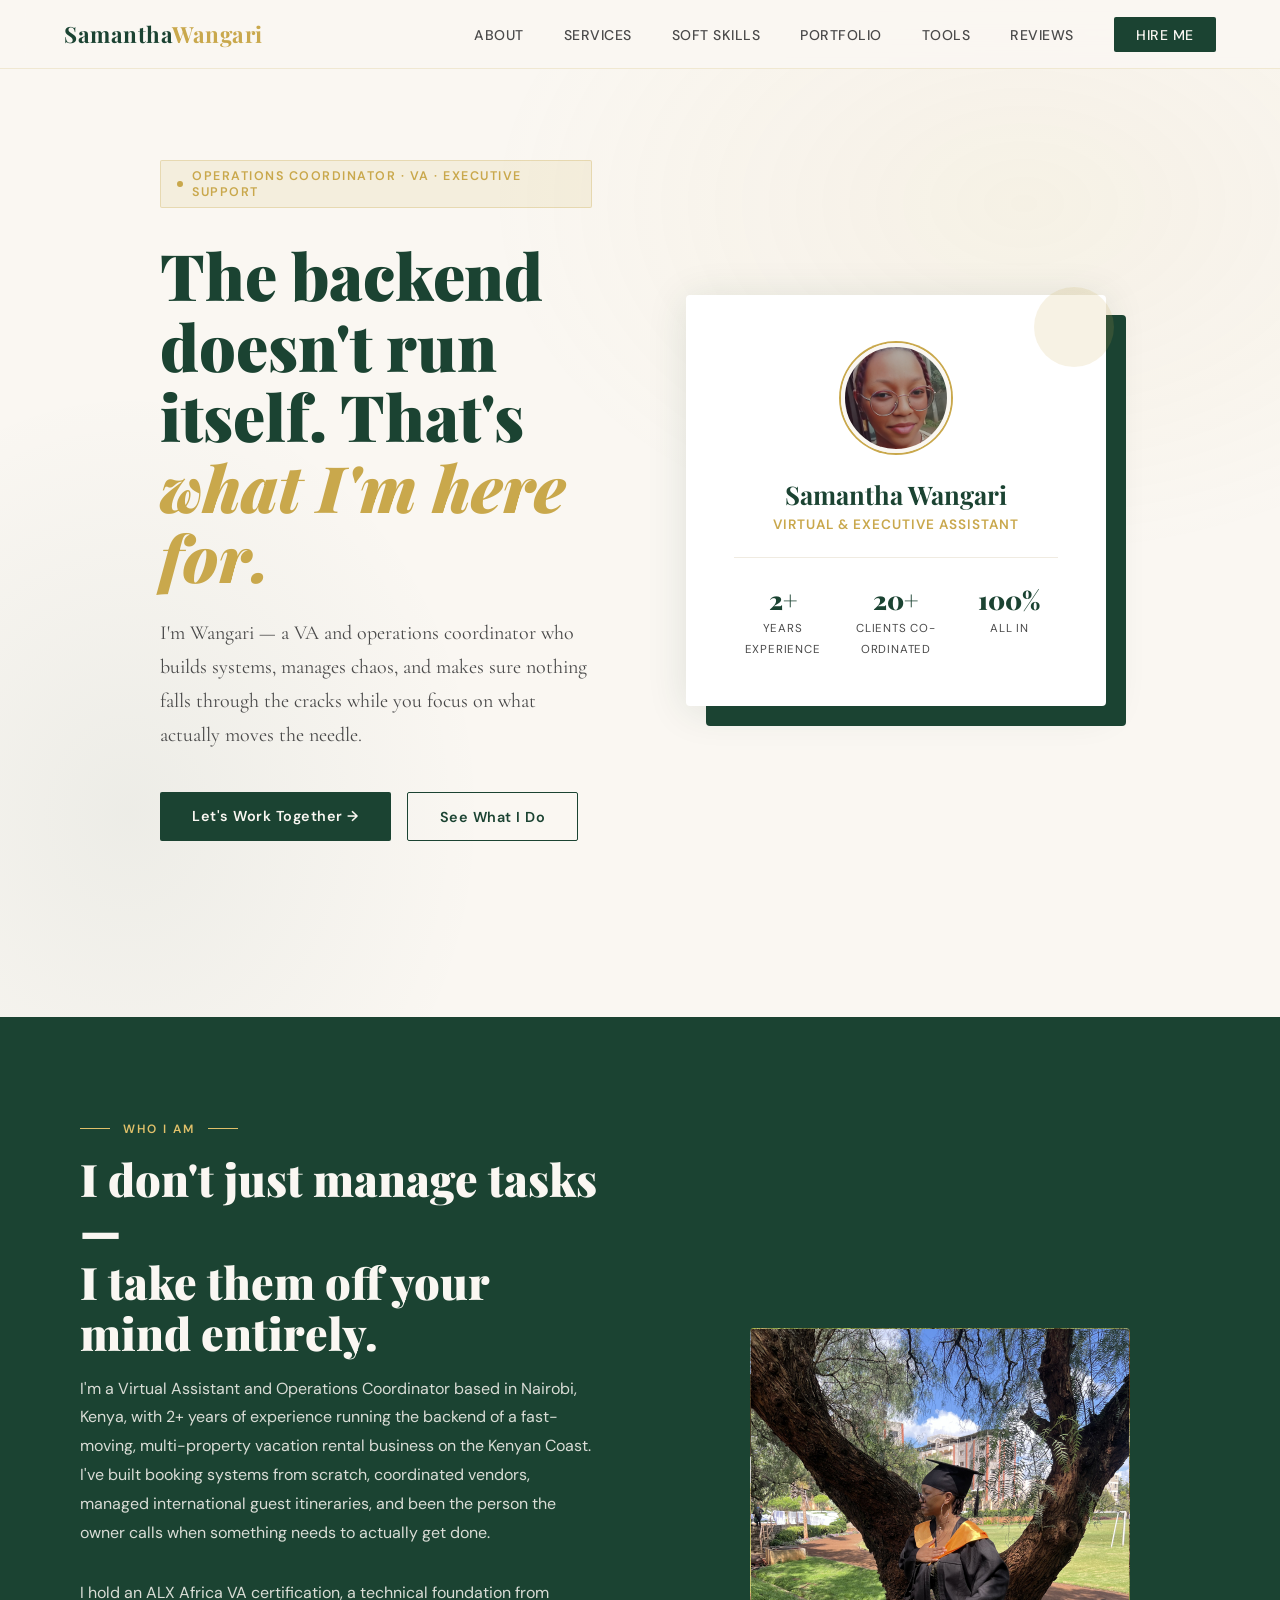
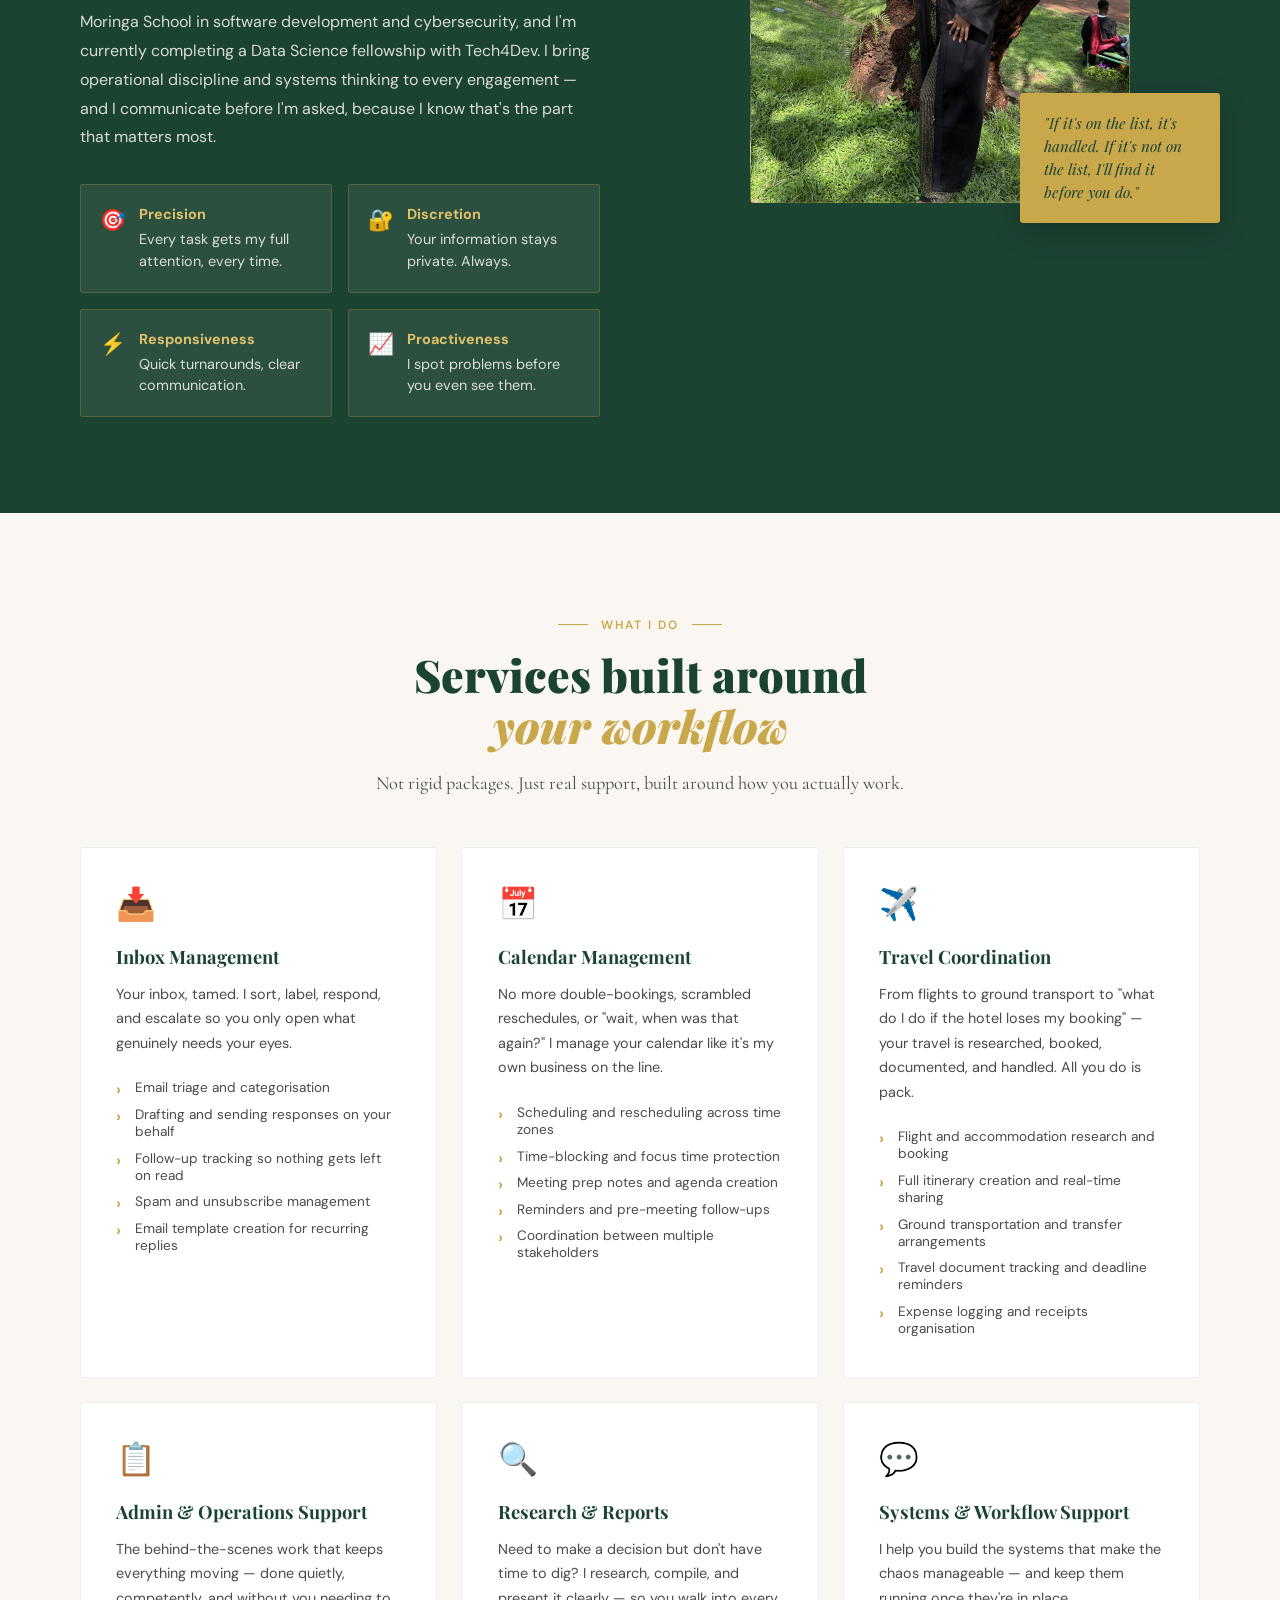
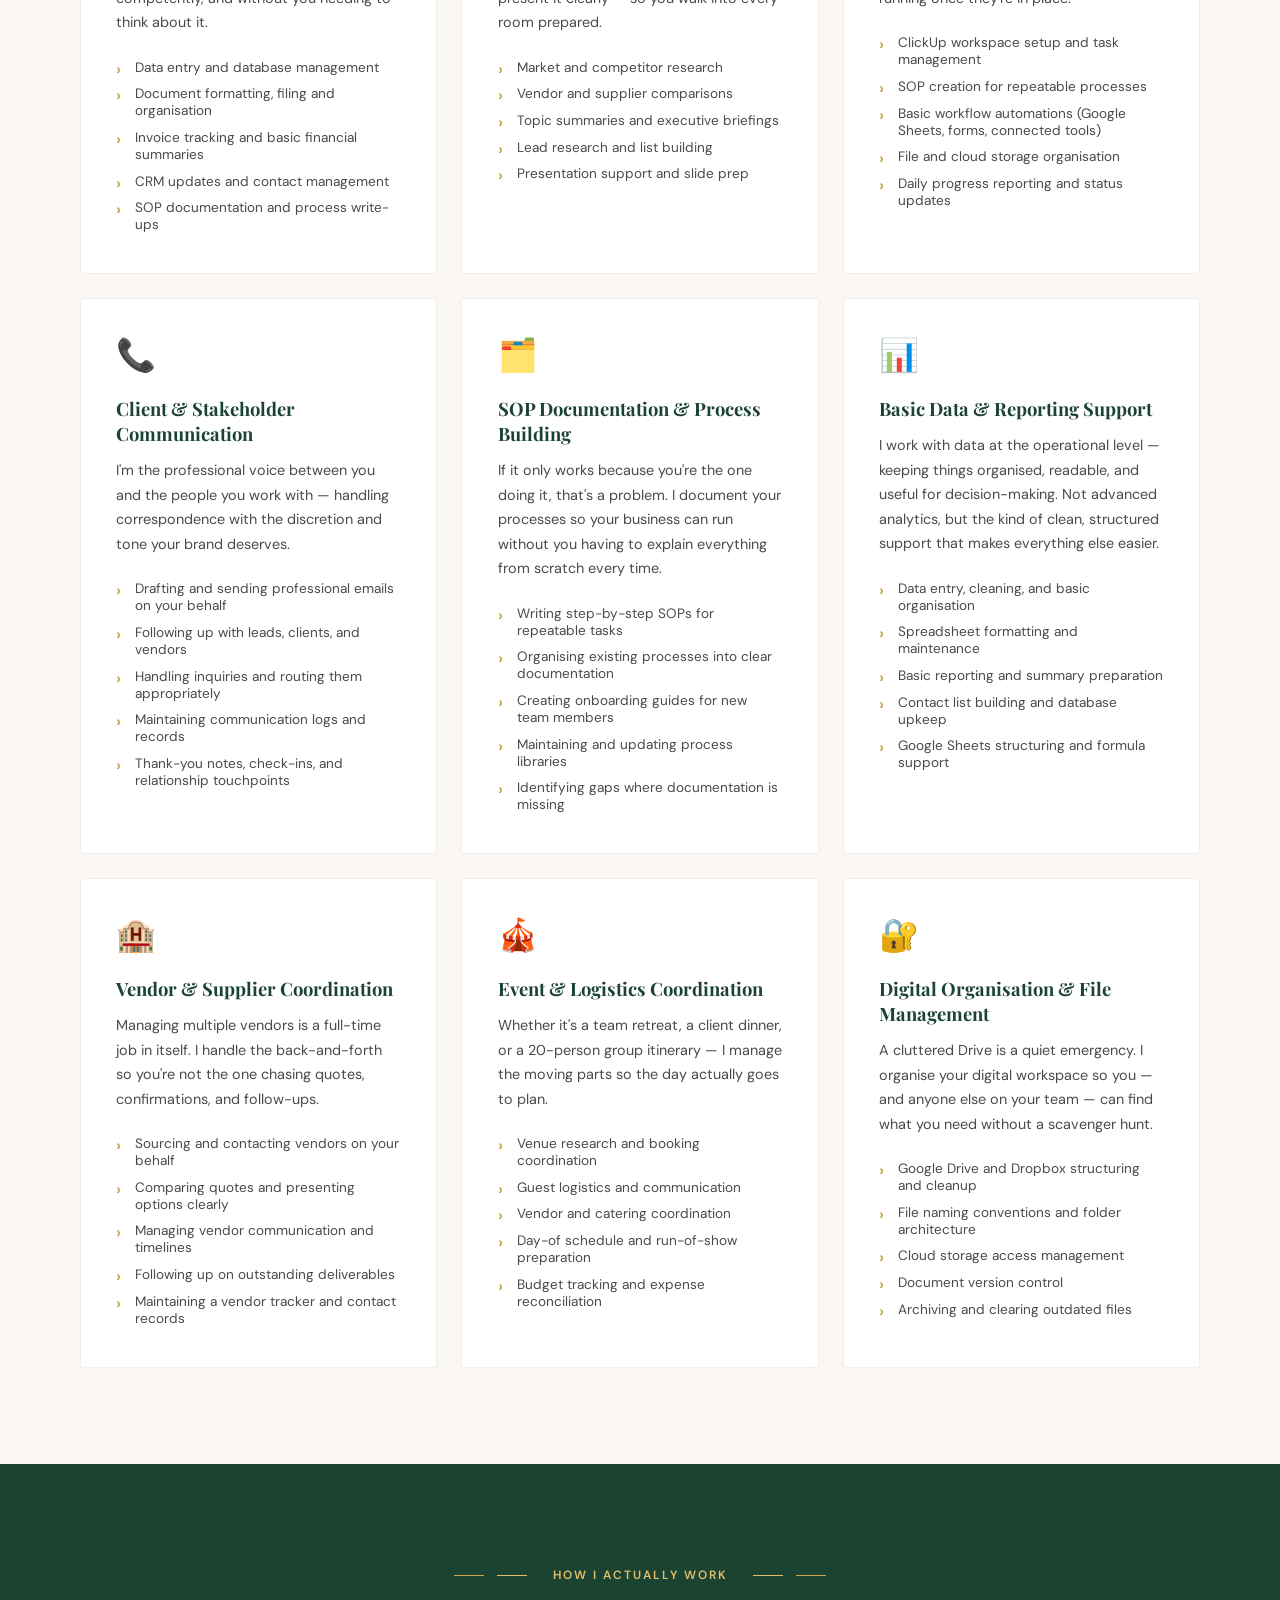
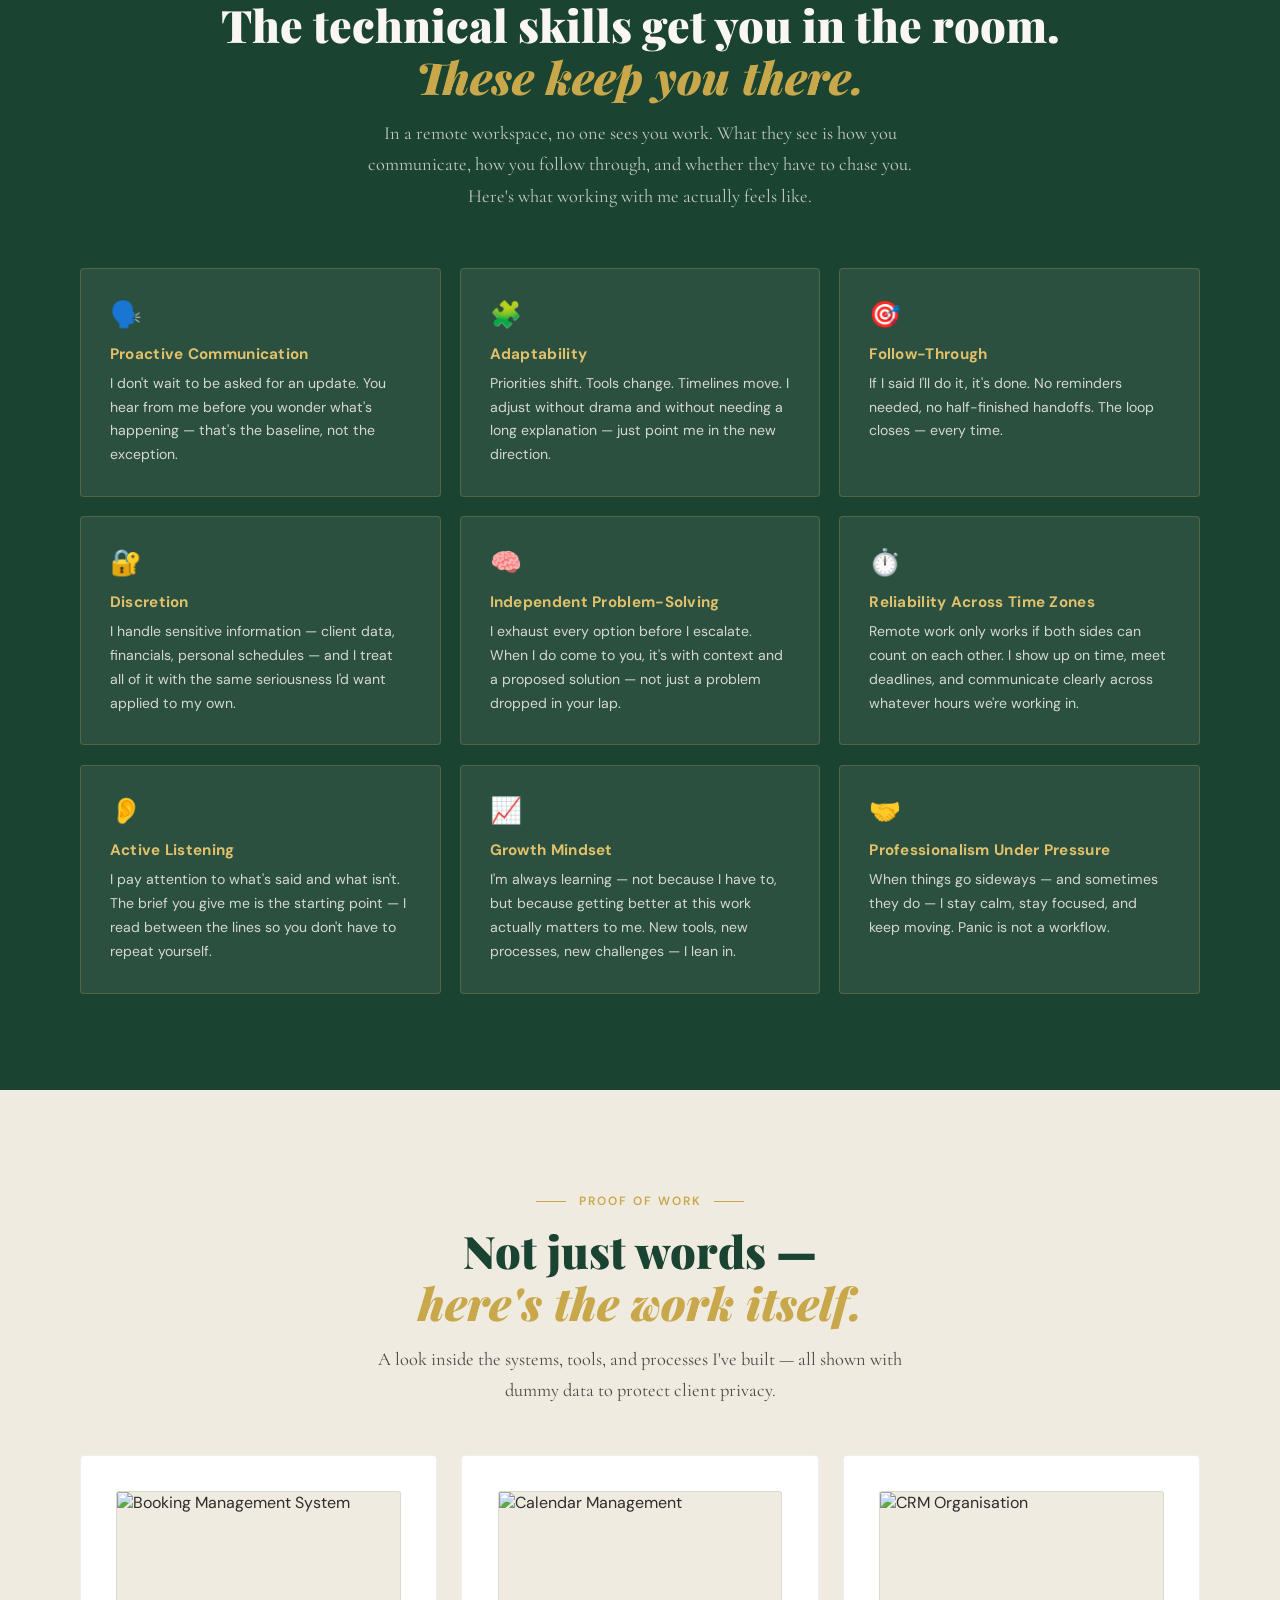
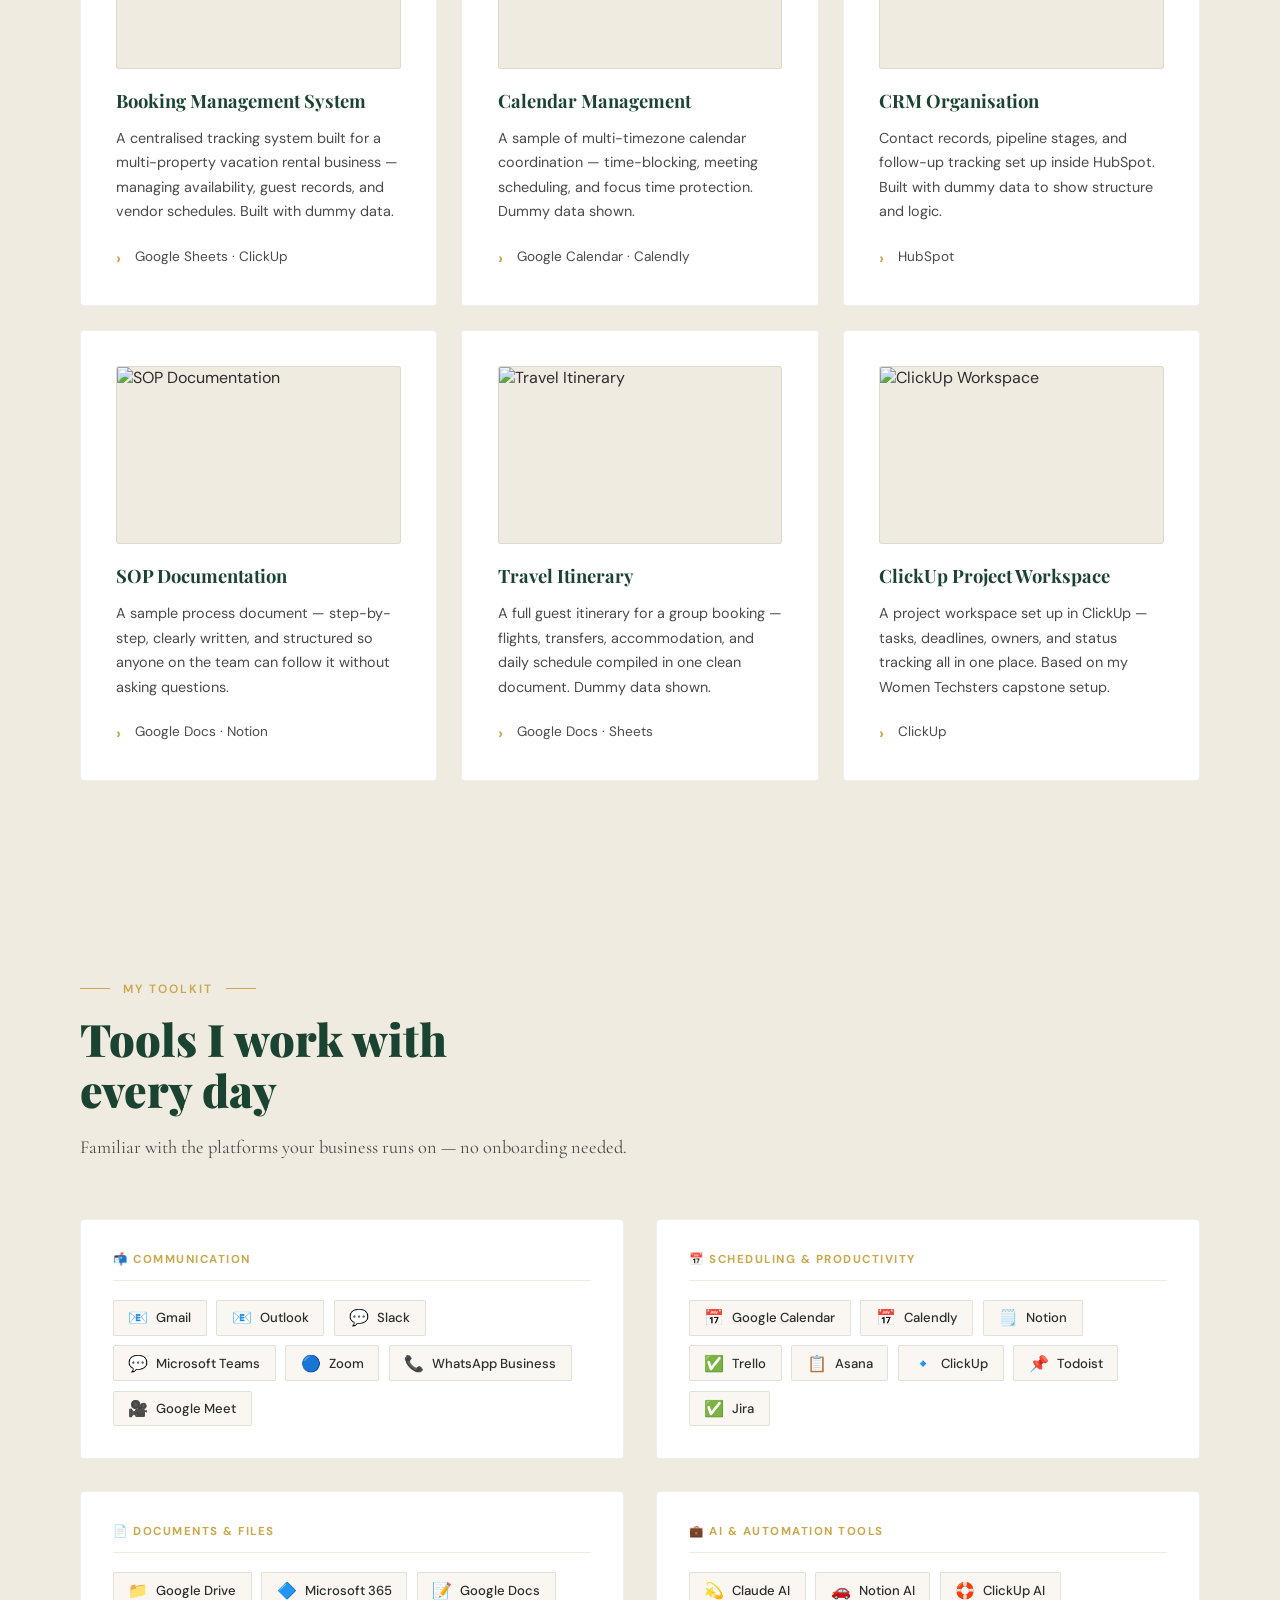
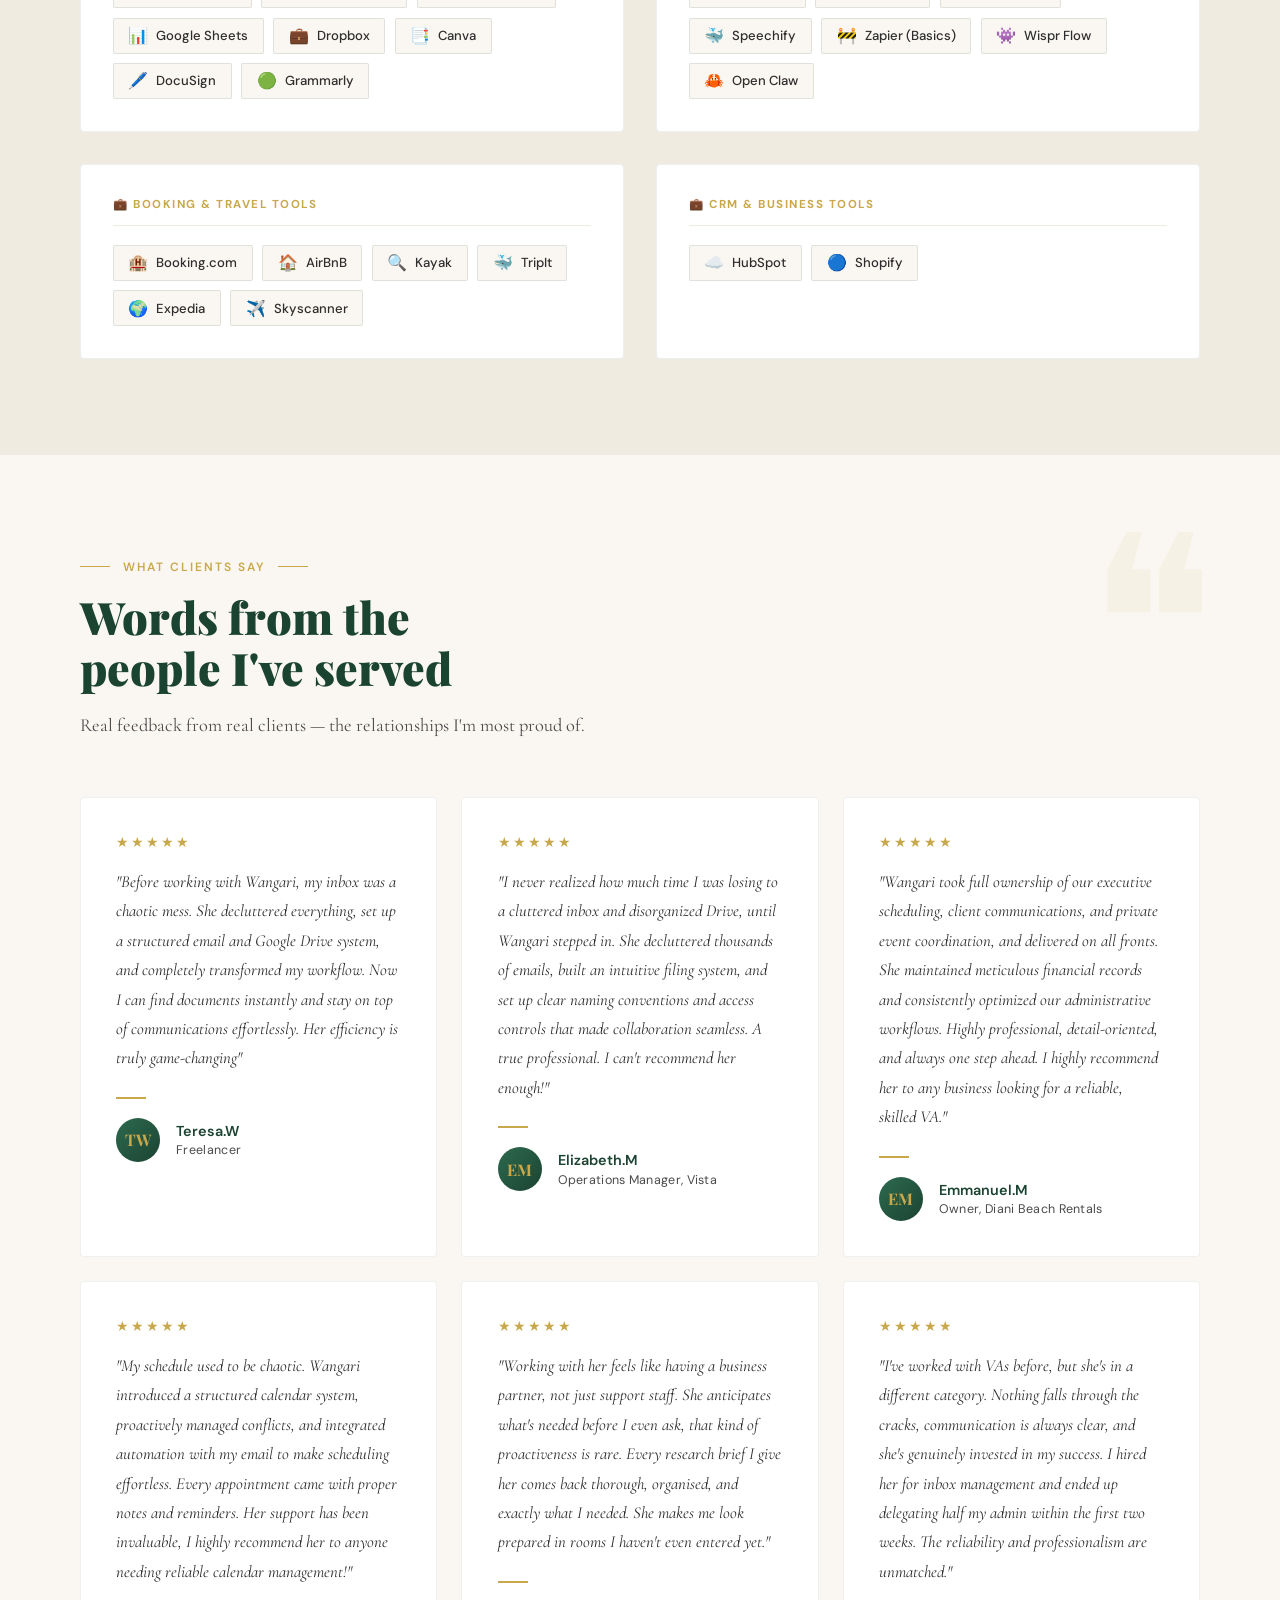
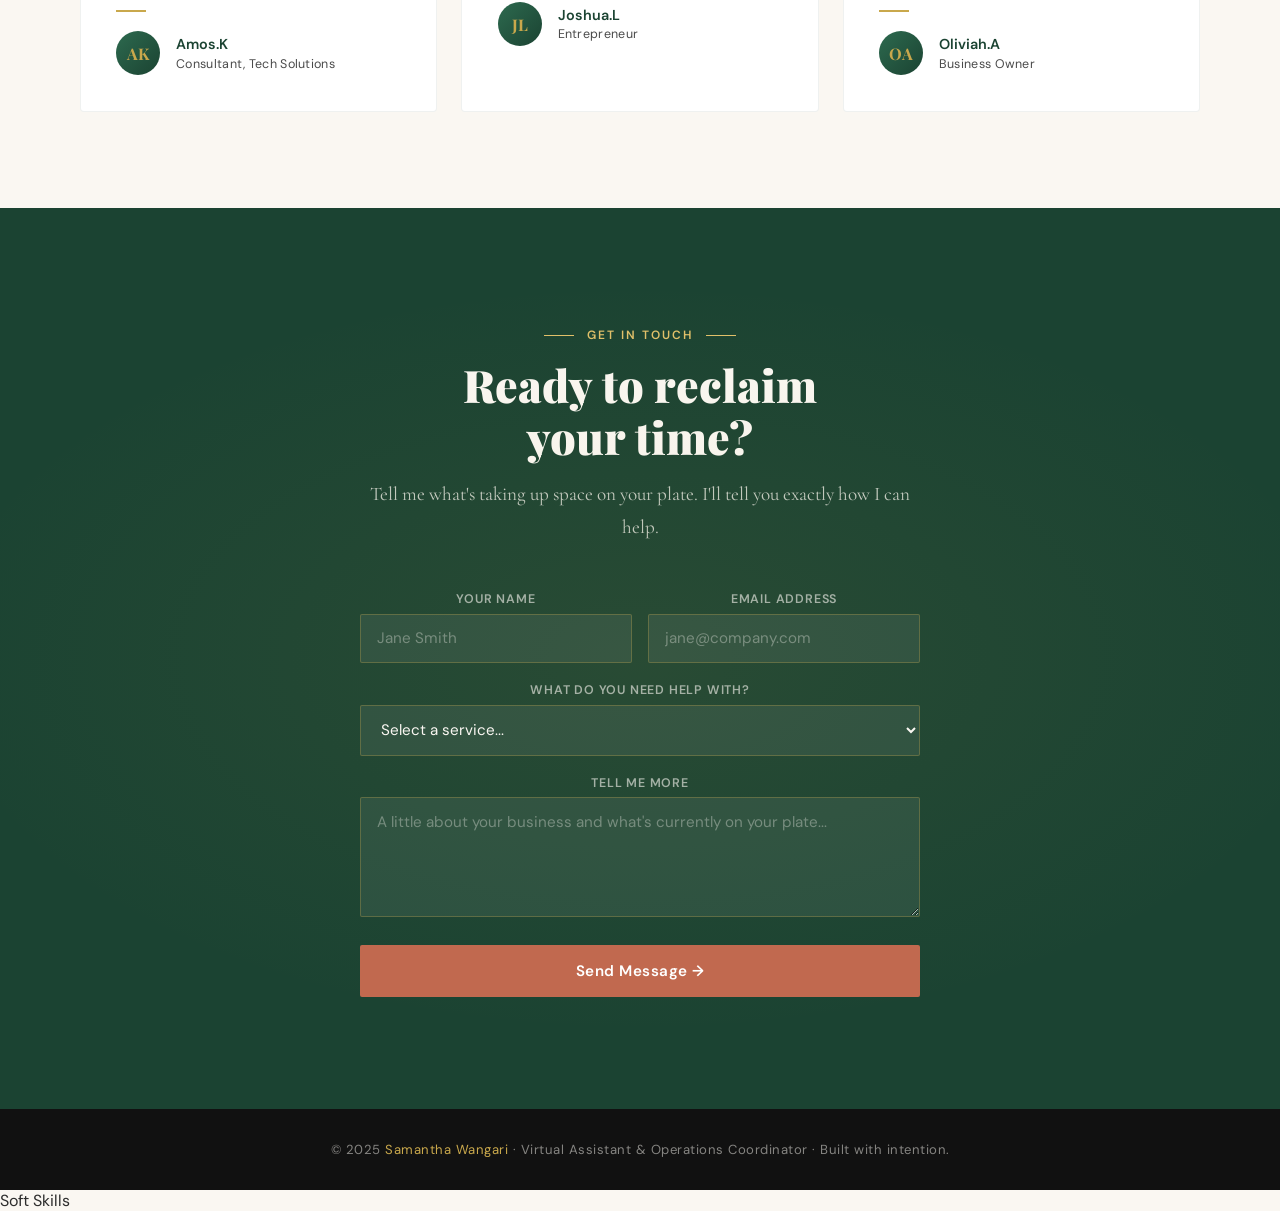
==== Portfolio-VA/index.html @ 529a0f52 "index.html" ====
<!DOCTYPE html>
<html lang="en">
<head>
<meta charset="UTF-8"/>
<meta name="viewport" content="width=device-width, initial-scale=1.0"/>
<title>Samantha Wangari | Virtual Assistant</title>
<link rel="preconnect" href="https://fonts.googleapis.com"/>
<link rel="preconnect" href="https://fonts.gstatic.com" crossorigin/>
<link href="https://fonts.googleapis.com/css2?family=Playfair+Display:ital,wght@0,400;0,700;0,900;1,400;1,700&family=DM+Sans:wght@300;400;500;600&family=Cormorant+Garamond:ital,wght@0,300;0,400;1,300;1,400&display=swap" rel="stylesheet"/>
<style>
  :root {
    --green: #1B4332;
    --green-light: #2D6A4F;
    --gold: #C9A84C;
    --gold-light: #E0C06A;
    --cream: #FAF7F2;
    --cream-dark: #F0EBE1;
    --charcoal: #2D2D2D;
    --charcoal-soft: #4A4A4A;
    --terra: #C1694F;
    --terra-light: #D4806A;
    --white: #FFFFFF;
  }

  *, *::before, *::after { box-sizing: border-box; margin: 0; padding: 0; }

  html { scroll-behavior: smooth; }

  body {
    font-family: 'DM Sans', sans-serif;
    background: var(--cream);
    color: var(--charcoal);
    overflow-x: hidden;
  }

  /* ─── NAV ─────────────────────────────────────── */
  nav {
    position: fixed; top: 0; left: 0; right: 0; z-index: 100;
    display: flex; align-items: center; justify-content: space-between;
    padding: 1.2rem 4rem;
    background: rgba(250,247,242,0.92);
    backdrop-filter: blur(12px);
    border-bottom: 1px solid rgba(201,168,76,0.2);
    transition: box-shadow 0.3s;
  }
  nav.scrolled { box-shadow: 0 4px 30px rgba(27,67,50,0.1); }
  .nav-logo {
    font-family: 'Playfair Display', serif;
    font-size: 1.4rem;
    color: var(--green);
    font-weight: 700;
    letter-spacing: 0.5px;
  }
  .nav-logo span { color: var(--gold); }
  .nav-links { display: flex; gap: 2.5rem; list-style: none; }
  .nav-links a {
    text-decoration: none;
    color: var(--charcoal-soft);
    font-size: 0.88rem;
    font-weight: 500;
    letter-spacing: 0.5px;
    text-transform: uppercase;
    position: relative;
    transition: color 0.3s;
  }
  .nav-links a::after {
    content: '';
    position: absolute; bottom: -4px; left: 0;
    width: 0; height: 1.5px;
    background: var(--gold);
    transition: width 0.3s;
  }
  .nav-links a:hover { color: var(--green); }
  .nav-links a:hover::after { width: 100%; }
  .nav-cta {
    background: var(--green);
    color: var(--cream) !important;
    padding: 0.55rem 1.4rem;
    border-radius: 2px;
    transition: background 0.3s !important;
  }
  .nav-cta:hover { background: var(--green-light) !important; color: var(--white) !important; }
  .nav-cta::after { display: none !important; }

  /* ─── HERO ─────────────────────────────────────── */
  #hero {
    min-height: 100vh;
    display: grid;
    grid-template-columns: 1fr 1fr;
    padding-top: 80px;
    position: relative;
    overflow: hidden;
  }
  .hero-bg-decor {
    position: absolute; inset: 0; pointer-events: none;
    background:
      radial-gradient(ellipse 60% 50% at 80% 20%, rgba(201,168,76,0.08) 0%, transparent 70%),
      radial-gradient(ellipse 40% 60% at 10% 80%, rgba(27,67,50,0.06) 0%, transparent 70%);
  }
  .hero-left {
    display: flex; flex-direction: column; justify-content: center;
    padding: 5rem 3rem 5rem 5rem;
    position: relative; z-index: 2;
  }
  .hero-tag {
    display: inline-flex; align-items: center; gap: 0.6rem;
    background: rgba(201,168,76,0.12);
    border: 1px solid rgba(201,168,76,0.3);
    color: var(--gold);
    font-size: 0.78rem;
    font-weight: 600;
    letter-spacing: 1.5px;
    text-transform: uppercase;
    padding: 0.45rem 1rem;
    border-radius: 2px;
    width: fit-content;
    margin-bottom: 2rem;
    animation: fadeSlideUp 0.8s ease both;
  }
  .hero-tag::before {
    content: '';
    width: 6px; height: 6px;
    background: var(--gold);
    border-radius: 50%;
  }
  .hero-headline {
    font-family: 'Playfair Display', serif;
    font-size: clamp(2.8rem, 5vw, 4.2rem);
    line-height: 1.1;
    color: var(--green);
    font-weight: 900;
    margin-bottom: 1.5rem;
    animation: fadeSlideUp 0.8s 0.1s ease both;
  }
  .hero-headline em {
    font-style: italic;
    color: var(--gold);
  }
  .hero-sub {
    font-family: 'Cormorant Garamond', serif;
    font-size: 1.25rem;
    color: var(--charcoal-soft);
    line-height: 1.7;
    max-width: 480px;
    margin-bottom: 2.5rem;
    animation: fadeSlideUp 0.8s 0.2s ease both;
  }
  .hero-btns {
    display: flex; gap: 1rem; flex-wrap: wrap;
    animation: fadeSlideUp 0.8s 0.3s ease both;
  }
  .btn-primary {
    background: var(--green);
    color: var(--cream);
    padding: 0.9rem 2rem;
    border: none; border-radius: 2px;
    font-family: 'DM Sans', sans-serif;
    font-size: 0.9rem; font-weight: 600;
    letter-spacing: 0.5px;
    cursor: pointer;
    text-decoration: none;
    transition: background 0.3s, transform 0.2s;
    display: inline-block;
  }
  .btn-primary:hover { background: var(--green-light); transform: translateY(-2px); }
  .btn-outline {
    background: transparent;
    color: var(--green);
    padding: 0.9rem 2rem;
    border: 1.5px solid var(--green);
    border-radius: 2px;
    font-family: 'DM Sans', sans-serif;
    font-size: 0.9rem; font-weight: 600;
    letter-spacing: 0.5px;
    cursor: pointer;
    text-decoration: none;
    transition: all 0.3s;
    display: inline-block;
  }
  .btn-outline:hover { background: var(--green); color: var(--cream); transform: translateY(-2px); }

  .hero-right {
    display: flex; align-items: center; justify-content: center;
    padding: 5rem 5rem 5rem 2rem;
    position: relative; z-index: 2;
  }
  .hero-card {
    background: var(--white);
    border-radius: 4px;
    padding: 3rem;
    box-shadow: 20px 20px 0 var(--green), 0 4px 40px rgba(27,67,50,0.12);
    max-width: 420px;
    width: 100%;
    animation: fadeSlideUp 0.8s 0.2s ease both;
    position: relative;
  }
  .hero-card::before {
    content: '';
    position: absolute; top: -8px; right: -8px;
    width: 80px; height: 80px;
    background: rgba(201,168,76,0.15);
    border-radius: 50%;
    z-index: -1;
  }
  .photo-placeholder {
    width: 110px; height: 110px;
    border-radius: 50%;
    background: linear-gradient(135deg, var(--green-light), var(--green));
    display: flex; align-items: center; justify-content: center;
    margin: 0 auto 1.5rem;
    font-size: 2.5rem; color: var(--gold);
    font-family: 'Playfair Display', serif;
    border: 4px solid var(--cream);
    box-shadow: 0 0 0 2px var(--gold);
    /* Replace with your photo: background-image: url('your-photo.jpg'); background-size: cover; */
  }
  .hero-card-name {
    font-family: 'Playfair Display', serif;
    font-size: 1.6rem;
    color: var(--green);
    text-align: center;
    font-weight: 700;
    margin-bottom: 0.3rem;
  }
  .hero-card-title {
    text-align: center;
    color: var(--gold);
    font-size: 0.85rem;
    font-weight: 600;
    letter-spacing: 1px;
    text-transform: uppercase;
    margin-bottom: 1.5rem;
  }
  .hero-stats {
    display: grid; grid-template-columns: 1fr 1fr 1fr;
    gap: 1rem;
    border-top: 1px solid var(--cream-dark);
    padding-top: 1.5rem;
  }
  .stat { text-align: center; }
  .stat-number {
    font-family: 'Playfair Display', serif;
    font-size: 1.6rem;
    color: var(--green);
    font-weight: 900;
    display: block;
  }
  .stat-label {
    font-size: 0.72rem;
    color: var(--charcoal-soft);
    text-transform: uppercase;
    letter-spacing: 0.8px;
    margin-top: 0.2rem;
  }

  /* ─── SECTION SHARED ──────────────────────────── */
  section { padding: 6rem 5rem; }
  .section-label {
    display: inline-flex; align-items: center; gap: 0.8rem;
    font-size: 0.75rem;
    font-weight: 600;
    letter-spacing: 2px;
    text-transform: uppercase;
    color: var(--gold);
    margin-bottom: 1rem;
  }
  .section-label::before, .section-label::after {
    content: '';
    height: 1px; width: 30px;
    background: var(--gold);
  }
  .section-title {
    font-family: 'Playfair Display', serif;
    font-size: clamp(2rem, 3.5vw, 2.8rem);
    color: var(--green);
    font-weight: 900;
    line-height: 1.15;
    margin-bottom: 1rem;
  }
  .section-sub {
    font-family: 'Cormorant Garamond', serif;
    font-size: 1.15rem;
    color: var(--charcoal-soft);
    max-width: 560px;
    line-height: 1.7;
    margin-bottom: 3.5rem;
  }

  /* ─── ABOUT ─────────────────────────────────────── */
  #about {
    background: var(--green);
    display: grid;
    grid-template-columns: 1fr 1fr;
    gap: 5rem;
    align-items: center;
    padding: 6rem 5rem;
  }
  #about .section-label { color: var(--gold-light); }
  #about .section-label::before, #about .section-label::after { background: var(--gold-light); }
  #about .section-title { color: var(--cream); }
  #about .section-sub { color: rgba(250,247,242,0.8); max-width: 100%; margin-bottom: 2rem; }
  .about-detail {
    color: rgba(250,247,242,0.85);
    font-size: 1rem;
    line-height: 1.8;
    margin-bottom: 2rem;
  }
  .about-values {
    display: grid; grid-template-columns: 1fr 1fr;
    gap: 1rem;
    margin-top: 2rem;
  }
  .about-value {
    background: rgba(255,255,255,0.07);
    border: 1px solid rgba(201,168,76,0.25);
    border-radius: 3px;
    padding: 1.2rem;
    display: flex; align-items: flex-start; gap: 0.8rem;
  }
  .about-value-icon {
    font-size: 1.3rem;
    flex-shrink: 0;
    margin-top: 0.1rem;
  }
  .about-value-text { font-size: 0.9rem; color: rgba(250,247,242,0.85); line-height: 1.5; }
  .about-value-text strong { color: var(--gold-light); display: block; margin-bottom: 0.2rem; }

  .about-right { position: relative; }
  .about-img-placeholder {
    width: 100%;
    aspect-ratio: 4/5;
    background: linear-gradient(160deg, rgba(255,255,255,0.08), rgba(201,168,76,0.12));
    border: 1px solid rgba(201,168,76,0.25);
    border-radius: 4px;
    display: flex; flex-direction: column;
    align-items: center; justify-content: center;
    gap: 1rem;
    max-width: 380px;
    margin: 0 auto;
  }
  .about-img-placeholder span {
    font-size: 3rem;
  }
  .about-img-placeholder p {
    color: rgba(250,247,242,0.5);
    font-size: 0.85rem;
    text-align: center;
    font-style: italic;
  }
  .about-quote {
    position: absolute;
    bottom: -20px; right: -20px;
    background: var(--gold);
    color: var(--green);
    padding: 1.2rem 1.5rem;
    border-radius: 3px;
    font-family: 'Playfair Display', serif;
    font-style: italic;
    font-size: 0.95rem;
    max-width: 200px;
    line-height: 1.5;
    box-shadow: 0 8px 30px rgba(0,0,0,0.2);
  }

  /* ─── SERVICES ───────────────────────────────────── */
  #services { background: var(--cream); }
  .services-grid {
    display: grid;
    grid-template-columns: repeat(3, 1fr);
    gap: 1.5rem;
  }
  .service-card {
    background: var(--white);
    border: 1px solid rgba(27,67,50,0.08);
    border-radius: 4px;
    padding: 2.2rem;
    position: relative;
    overflow: hidden;
    transition: transform 0.3s, box-shadow 0.3s;
    cursor: default;
  }
  .service-card::before {
    content: '';
    position: absolute; top: 0; left: 0;
    width: 3px; height: 0;
    background: var(--gold);
    transition: height 0.4s;
  }
  .service-card:hover { transform: translateY(-6px); box-shadow: 0 20px 50px rgba(27,67,50,0.1); }
  .service-card:hover::before { height: 100%; }
  .service-icon {
    font-size: 2rem;
    margin-bottom: 1.2rem;
    display: block;
  }
  .service-name {
    font-family: 'Playfair Display', serif;
    font-size: 1.15rem;
    color: var(--green);
    font-weight: 700;
    margin-bottom: 0.8rem;
  }
  .service-desc {
    font-size: 0.9rem;
    color: var(--charcoal-soft);
    line-height: 1.7;
    margin-bottom: 1.2rem;
  }
  .service-bullets { list-style: none; }
  .service-bullets li {
    font-size: 0.85rem;
    color: var(--charcoal-soft);
    padding: 0.3rem 0;
    padding-left: 1.2rem;
    position: relative;
  }
  .service-bullets li::before {
    content: '›';
    position: absolute; left: 0;
    color: var(--gold);
    font-weight: 700;
    font-size: 1rem;
  }

  /* ─── TOOLS ─────────────────────────────────────── */
  #tools {
    background: var(--cream-dark);
    padding: 6rem 5rem;
  }
  .tools-categories {
    display: grid; grid-template-columns: repeat(2, 1fr);
    gap: 2rem;
    margin-top: 3.5rem;
  }
  .tool-category {
    background: var(--white);
    border-radius: 4px;
    padding: 2rem;
    border: 1px solid rgba(27,67,50,0.08);
  }
  .tool-cat-label {
    font-size: 0.72rem;
    font-weight: 700;
    letter-spacing: 1.5px;
    text-transform: uppercase;
    color: var(--gold);
    margin-bottom: 1.2rem;
    padding-bottom: 0.8rem;
    border-bottom: 1px solid var(--cream-dark);
  }
  .tools-list {
    display: flex; flex-wrap: wrap; gap: 0.6rem;
  }
  .tool-chip {
    background: var(--cream);
    border: 1px solid rgba(27,67,50,0.12);
    color: var(--charcoal);
    font-size: 0.82rem;
    font-weight: 500;
    padding: 0.4rem 0.9rem;
    border-radius: 2px;
    transition: all 0.25s;
    display: flex; align-items: center; gap: 0.5rem;
  }
  .tool-chip:hover {
    background: var(--green);
    color: var(--cream);
    border-color: var(--green);
    transform: translateY(-2px);
  }
  .tool-chip span { font-size: 1rem; }

  /* ─── TESTIMONIALS ───────────────────────────────── */
  #testimonials {
    background: var(--cream);
    padding: 6rem 5rem;
    position: relative;
    overflow: hidden;
  }
  #testimonials::before {
    content: '❝';
    position: absolute;
    right: 4rem; top: 2rem;
    font-size: 15rem;
    color: rgba(201,168,76,0.07);
    font-family: 'Playfair Display', serif;
    line-height: 1;
    pointer-events: none;
  }
  .testimonials-grid {
    display: grid;
    grid-template-columns: repeat(3, 1fr);
    gap: 1.5rem;
    margin-top: 0.5rem;
  }
  .testi-card {
    background: var(--white);
    border-radius: 4px;
    padding: 2.2rem;
    border: 1px solid rgba(27,67,50,0.07);
    position: relative;
    transition: transform 0.3s, box-shadow 0.3s;
  }
  .testi-card:hover { transform: translateY(-4px); box-shadow: 0 16px 40px rgba(27,67,50,0.09); }
  .testi-stars {
    color: var(--gold);
    font-size: 0.9rem;
    letter-spacing: 2px;
    margin-bottom: 1rem;
  }
  .testi-quote {
    font-family: 'Cormorant Garamond', serif;
    font-size: 1.05rem;
    color: var(--charcoal);
    line-height: 1.75;
    font-style: italic;
    margin-bottom: 1.5rem;
  }
  .testi-divider {
    width: 30px; height: 2px;
    background: var(--gold);
    margin-bottom: 1.2rem;
  }
  .testi-person { display: flex; align-items: center; gap: 1rem; }
  .testi-avatar {
    width: 44px; height: 44px;
    border-radius: 50%;
    background: linear-gradient(135deg, var(--green-light), var(--green));
    display: flex; align-items: center; justify-content: center;
    color: var(--gold);
    font-family: 'Playfair Display', serif;
    font-size: 1rem;
    font-weight: 700;
    flex-shrink: 0;
  }
  .testi-name {
    font-size: 0.9rem;
    font-weight: 600;
    color: var(--green);
    margin-bottom: 0.15rem;
  }
  .testi-role {
    font-size: 0.78rem;
    color: var(--charcoal-soft);
    letter-spacing: 0.3px;
  }

  /* ─── CTA ────────────────────────────────────────── */
  #contact {
    background: var(--green);
    padding: 7rem 5rem;
    text-align: center;
    position: relative;
    overflow: hidden;
  }
  #contact::before {
    content: '';
    position: absolute; inset: 0;
    background: radial-gradient(ellipse 80% 60% at 50% 50%, rgba(201,168,76,0.08) 0%, transparent 70%);
    pointer-events: none;
  }
  #contact .section-label { color: var(--gold-light); justify-content: center; }
  #contact .section-label::before, #contact .section-label::after { background: var(--gold-light); }
  #contact .section-title { color: var(--cream); text-align: center; }
  .contact-sub {
    font-family: 'Cormorant Garamond', serif;
    font-size: 1.2rem;
    color: rgba(250,247,242,0.75);
    max-width: 540px;
    margin: 0 auto 3rem;
    line-height: 1.7;
  }
  .contact-form {
    max-width: 560px;
    margin: 0 auto;
    display: flex; flex-direction: column; gap: 1.2rem;
    position: relative; z-index: 2;
  }
  .form-row { display: grid; grid-template-columns: 1fr 1fr; gap: 1rem; }
  .form-group { display: flex; flex-direction: column; gap: 0.4rem; }
  .form-group label {
    font-size: 0.78rem;
    font-weight: 600;
    letter-spacing: 0.8px;
    text-transform: uppercase;
    color: rgba(250,247,242,0.6);
  }
  .form-group input, .form-group textarea, .form-group select {
    background: rgba(255,255,255,0.07);
    border: 1px solid rgba(201,168,76,0.3);
    border-radius: 2px;
    padding: 0.85rem 1rem;
    color: var(--cream);
    font-family: 'DM Sans', sans-serif;
    font-size: 0.95rem;
    outline: none;
    transition: border-color 0.3s, background 0.3s;
  }
  .form-group input::placeholder, .form-group textarea::placeholder { color: rgba(250,247,242,0.35); }
  .form-group input:focus, .form-group textarea:focus, .form-group select:focus {
    border-color: var(--gold);
    background: rgba(255,255,255,0.1);
  }
  .form-group select option { background: var(--green); color: var(--cream); }
  .form-group textarea { resize: vertical; min-height: 120px; }
  .btn-terra {
    background: var(--terra);
    color: var(--white);
    border: none;
    padding: 1rem 2.5rem;
    font-family: 'DM Sans', sans-serif;
    font-size: 0.95rem;
    font-weight: 600;
    letter-spacing: 0.5px;
    cursor: pointer;
    border-radius: 2px;
    transition: background 0.3s, transform 0.2s;
    margin-top: 0.5rem;
  }
  .btn-terra:hover { background: var(--terra-light); transform: translateY(-2px); }
  .form-success {
    display: none;
    background: rgba(201,168,76,0.15);
    border: 1px solid var(--gold);
    color: var(--gold-light);
    padding: 1rem 1.5rem;
    border-radius: 2px;
    text-align: center;
    font-size: 0.95rem;
  }

  /* ─── FOOTER ─────────────────────────────────────── */
  footer {
    background: #111;
    color: rgba(250,247,242,0.5);
    text-align: center;
    padding: 2rem;
    font-size: 0.82rem;
    letter-spacing: 0.5px;
  }
  footer span { color: var(--gold); }

  /* ─── SCROLL REVEAL ──────────────────────────────── */
  .reveal { opacity: 0; transform: translateY(30px); transition: opacity 0.7s, transform 0.7s; }
  .reveal.visible { opacity: 1; transform: translateY(0); }
  .reveal-delay-1 { transition-delay: 0.1s; }
  .reveal-delay-2 { transition-delay: 0.2s; }
  .reveal-delay-3 { transition-delay: 0.3s; }

  /* ─── ANIMATIONS ─────────────────────────────────── */
  @keyframes fadeSlideUp {
    from { opacity: 0; transform: translateY(24px); }
    to   { opacity: 1; transform: translateY(0); }
  }

  /* ─── RESPONSIVE ─────────────────────────────────── */
  @media (max-width: 900px) {
    nav { padding: 1.2rem 2rem; }
    .nav-links { display: none; }
    #hero { grid-template-columns: 1fr; min-height: auto; }
    .hero-left { padding: 5rem 2rem 2rem; }
    .hero-right { padding: 2rem; }
    #about { grid-template-columns: 1fr; padding: 4rem 2rem; }
    .about-right { display: none; }
    section { padding: 4rem 2rem; }
    #tools { padding: 4rem 2rem; }
    #testimonials { padding: 4rem 2rem; }
    #contact { padding: 4rem 2rem; }
    .services-grid { grid-template-columns: 1fr; }
    .tools-categories { grid-template-columns: 1fr; }
    .testimonials-grid { grid-template-columns: 1fr; }
    .form-row { grid-template-columns: 1fr; }
    .about-values { grid-template-columns: 1fr; }
  }
</style>
</head>
<body>

<!-- ─── NAV ────────────────────────────────────────── -->
<nav id="navbar">
  <div class="nav-logo">Samantha<span>Wangari</span></div>
  <ul class="nav-links">
    <li><a href="#about">About</a></li>
    <li><a href="#services">Services</a></li>
    <li><a href="#softskills">Soft Skills</a></li>
    <li><a href="#portfolio">Portfolio</a></li>
    <li><a href="#tools">Tools</a></li>
    <li><a href="#testimonials">Reviews</a></li>
    <li><a href="#contact" class="nav-cta">Hire Me</a></li>
  </ul>
</nav>

<!-- ─── HERO ────────────────────────────────────────── -->
<section id="hero">
  <div class="hero-bg-decor"></div>
  <div class="hero-left">
    <div class="hero-tag">Operations Coordinator · VA · Executive Support</div>
    <h1 class="hero-headline">
      The backend<br/>doesn't run<br/>itself. That's<br/><em>what I'm here for.</em>
    </h1>
    <p class="hero-sub">
      I'm Wangari — a VA and operations coordinator who builds systems, manages chaos, and makes sure nothing falls through the cracks while you focus on what actually moves the needle.
    </p>
    <div class="hero-btns">
      <a href="#contact" class="btn-primary">Let's Work Together →</a>
      <a href="#services" class="btn-outline">See What I Do</a>
    </div>
  </div>
  <div class="hero-right">
    <div class="hero-card">
      <div class="photo-placeholder" style="background-image: url('Images/Photo.jpeg'); background-size: cover; background-position: center;">
        
      </div>
      <div class="hero-card-name">Samantha Wangari</div>
      <div class="hero-card-title">Virtual &amp; Executive Assistant</div>
      <div class="hero-stats">
        <div class="stat">
          <span class="stat-number">2+</span>
          <span class="stat-label">Years Experience</span>
        </div>
        <div class="stat">
          <span class="stat-number">20+</span>
          <span class="stat-label">Clients Co-ordinated</span>
        </div>
        <div class="stat">
          <span class="stat-number">100%</span>
          <span class="stat-label">All In</span>
        </div>
      </div>
    </div>
  </div>
</section>

<!-- ─── ABOUT ────────────────────────────────────────── -->
<section id="about">
  <div>
    <div class="section-label">Who I Am</div>
    <h2 class="section-title" style="color:var(--cream)">I don't just manage tasks —<br/>I take them off your mind entirely.</h2>
    <p class="about-detail">
      I'm a Virtual Assistant and Operations Coordinator based in Nairobi, Kenya, with 2+ years of experience running the backend of a fast-moving, multi-property vacation rental business on the Kenyan Coast. I've built booking systems from scratch, coordinated vendors, managed international guest itineraries, and been the person the owner calls when something needs to actually get done.
    </p>
    <p class="about-detail">
      <!-- Add your personal story here. Where are you based? What drew you to VA work? What makes you different? -->
      I hold an ALX Africa VA certification, a technical foundation from Moringa School in software development and cybersecurity, and I'm currently completing a Data Science fellowship with Tech4Dev. I bring operational discipline and systems thinking to every engagement — and I communicate before I'm asked, because I know that's the part that matters most.
    </p>
    <div class="about-values">
      <div class="about-value">
        <span class="about-value-icon">🎯</span>
        <div class="about-value-text">
          <strong>Precision</strong>
          Every task gets my full attention, every time.
        </div>
      </div>
      <div class="about-value">
        <span class="about-value-icon">🔐</span>
        <div class="about-value-text">
          <strong>Discretion</strong>
          Your information stays private. Always.
        </div>
      </div>
      <div class="about-value">
        <span class="about-value-icon">⚡</span>
        <div class="about-value-text">
          <strong>Responsiveness</strong>
          Quick turnarounds, clear communication.
        </div>
      </div>
      <div class="about-value">
        <span class="about-value-icon">📈</span>
        <div class="about-value-text">
          <strong>Proactiveness</strong>
          I spot problems before you even see them.
        </div>
      </div>
    </div>
  </div>
  <div class="about-right">
    <div class="about-img-placeholder" style="background-image: url('Images/IMG_1324.jpg'); background-size: cover; background-position: center top;">

    </div>
    <div class="about-quote">
      "If it's on the list, it's handled. If it's not on the list, I'll find it before you do."
    </div>
  </div>
</section>

<!-- ─── SERVICES ─────────────────────────────────────── -->
<section id="services">
  <div style="text-align:center; margin-bottom:1rem;">
    <div class="section-label" style="justify-content:center;">What I Do</div>
    <h2 class="section-title" style="text-align:center;">Services built around<br/><em style="font-style:italic; color:var(--gold);">your workflow</em></h2>
    <p class="section-sub" style="margin:0 auto; text-align:center;">Not rigid packages. Just real support, built around how you actually work.</p>
  </div>

  <div class="services-grid" style="margin-top:3rem;">

    <div class="service-card reveal">
      <span class="service-icon">📥</span>
      <div class="service-name">Inbox Management</div>
      <p class="service-desc">Your inbox, tamed. I sort, label, respond, and escalate so you only open what genuinely needs your eyes.</p>
      <ul class="service-bullets">
        <li>Email triage and categorisation</li>
        <li>Drafting and sending responses on your behalf</li>
        <li>Follow-up tracking so nothing gets left on read</li>
        <li>Spam and unsubscribe management</li>
        <li>Email template creation for recurring replies</li>
      </ul>
    </div>

    <div class="service-card reveal reveal-delay-1">
      <span class="service-icon">📅</span>
      <div class="service-name">Calendar Management</div>
      <p class="service-desc">No more double-bookings, scrambled reschedules, or "wait, when was that again?" I manage your calendar like it's my own business on the line.</p>
      <ul class="service-bullets">
        <li>Scheduling and rescheduling across time zones</li>
        <li>Time-blocking and focus time protection</li>
        <li>Meeting prep notes and agenda creation</li>
        <li>Reminders and pre-meeting follow-ups</li>
        <li>Coordination between multiple stakeholders</li>
      </ul>
    </div>

    <div class="service-card reveal reveal-delay-2">
      <span class="service-icon">✈️</span>
      <div class="service-name">Travel Coordination</div>
      <p class="service-desc">From flights to ground transport to "what do I do if the hotel loses my booking" — your travel is researched, booked, documented, and handled. All you do is pack.</p>
      <ul class="service-bullets">
        <li>Flight and accommodation research and booking</li>
        <li>Full itinerary creation and real-time sharing</li>
        <li>Ground transportation and transfer arrangements</li>
        <li>Travel document tracking and deadline reminders</li>
        <li>Expense logging and receipts organisation</li>
      </ul>
    </div>

    <div class="service-card reveal">
      <span class="service-icon">📋</span>
      <div class="service-name">Admin &amp; Operations Support</div>
      <p class="service-desc">The behind-the-scenes work that keeps everything moving — done quietly, competently, and without you needing to think about it.</p>
      <ul class="service-bullets">
        <li>Data entry and database management</li>
        <li>Document formatting, filing and organisation</li>
        <li>Invoice tracking and basic financial summaries</li>
        <li>CRM updates and contact management</li>
        <li>SOP documentation and process write-ups</li>
      </ul>
    </div>

    <div class="service-card reveal reveal-delay-1">
      <span class="service-icon">🔍</span>
      <div class="service-name">Research &amp; Reports</div>
      <p class="service-desc">Need to make a decision but don't have time to dig? I research, compile, and present it clearly — so you walk into every room prepared.</p>
      <ul class="service-bullets">
        <li>Market and competitor research</li>
        <li>Vendor and supplier comparisons</li>
        <li>Topic summaries and executive briefings</li>
        <li>Lead research and list building</li>
        <li>Presentation support and slide prep</li>
      </ul>
    </div>

    <div class="service-card reveal reveal-delay-2">
      <span class="service-icon">💬</span>
      <div class="service-name">Systems &amp; Workflow Support</div>
      <p class="service-desc">I help you build the systems that make the chaos manageable — and keep them running once they're in place.</p>
      <ul class="service-bullets">
        <li>ClickUp workspace setup and task management</li>
        <li>SOP creation for repeatable processes</li>
        <li>Basic workflow automations (Google Sheets, forms, connected tools)</li>
        <li>File and cloud storage organisation</li>
        <li>Daily progress reporting and status updates</li>
      </ul>
    </div>

<div class="service-card reveal">
      <span class="service-icon">📞</span>
      <div class="service-name">Client &amp; Stakeholder Communication</div>
      <p class="service-desc">I'm the professional voice between you and the people you work with — handling correspondence with the discretion and tone your brand deserves.</p>
      <ul class="service-bullets">
        <li>Drafting and sending professional emails on your behalf</li>
        <li>Following up with leads, clients, and vendors</li>
        <li>Handling inquiries and routing them appropriately</li>
        <li>Maintaining communication logs and records</li>
        <li>Thank-you notes, check-ins, and relationship touchpoints</li>
      </ul>
    </div>

    <div class="service-card reveal reveal-delay-1">
      <span class="service-icon">🗂️</span>
      <div class="service-name">SOP Documentation &amp; Process Building</div>
      <p class="service-desc">If it only works because you're the one doing it, that's a problem. I document your processes so your business can run without you having to explain everything from scratch every time.</p>
      <ul class="service-bullets">
        <li>Writing step-by-step SOPs for repeatable tasks</li>
        <li>Organising existing processes into clear documentation</li>
        <li>Creating onboarding guides for new team members</li>
        <li>Maintaining and updating process libraries</li>
        <li>Identifying gaps where documentation is missing</li>
      </ul>
    </div>

    <div class="service-card reveal reveal-delay-2">
      <span class="service-icon">📊</span>
      <div class="service-name">Basic Data &amp; Reporting Support</div>
      <p class="service-desc">I work with data at the operational level — keeping things organised, readable, and useful for decision-making. Not advanced analytics, but the kind of clean, structured support that makes everything else easier.</p>
      <ul class="service-bullets">
        <li>Data entry, cleaning, and basic organisation</li>
        <li>Spreadsheet formatting and maintenance</li>
        <li>Basic reporting and summary preparation</li>
        <li>Contact list building and database upkeep</li>
        <li>Google Sheets structuring and formula support</li>
      </ul>
    </div>

    <div class="service-card reveal">
      <span class="service-icon">🏨</span>
      <div class="service-name">Vendor &amp; Supplier Coordination</div>
      <p class="service-desc">Managing multiple vendors is a full-time job in itself. I handle the back-and-forth so you're not the one chasing quotes, confirmations, and follow-ups.</p>
      <ul class="service-bullets">
        <li>Sourcing and contacting vendors on your behalf</li>
        <li>Comparing quotes and presenting options clearly</li>
        <li>Managing vendor communication and timelines</li>
        <li>Following up on outstanding deliverables</li>
        <li>Maintaining a vendor tracker and contact records</li>
      </ul>
    </div>

    <div class="service-card reveal reveal-delay-1">
      <span class="service-icon">🎪</span>
      <div class="service-name">Event &amp; Logistics Coordination</div>
      <p class="service-desc">Whether it's a team retreat, a client dinner, or a 20-person group itinerary — I manage the moving parts so the day actually goes to plan.</p>
      <ul class="service-bullets">
        <li>Venue research and booking coordination</li>
        <li>Guest logistics and communication</li>
        <li>Vendor and catering coordination</li>
        <li>Day-of schedule and run-of-show preparation</li>
        <li>Budget tracking and expense reconciliation</li>
      </ul>
    </div>

    <div class="service-card reveal reveal-delay-2">
      <span class="service-icon">🔐</span>
      <div class="service-name">Digital Organisation &amp; File Management</div>
      <p class="service-desc">A cluttered Drive is a quiet emergency. I organise your digital workspace so you — and anyone else on your team — can find what you need without a scavenger hunt.</p>
      <ul class="service-bullets">
        <li>Google Drive and Dropbox structuring and cleanup</li>
        <li>File naming conventions and folder architecture</li>
        <li>Cloud storage access management</li>
        <li>Document version control</li>
        <li>Archiving and clearing outdated files</li>
      </ul>
    </div>

  </div>
</section>

<!-- ─── SOFT SKILLS ─────────────────────────────────────── -->
<section id="softskills" style="background: var(--green); padding: 6rem 5rem;">
  <div style="text-align:center; margin-bottom:1rem;">
    <div class="section-label" style="justify-content:center; color:var(--gold-light);">
      <span style="background:var(--gold-light); height:1px; width:30px; display:inline-block; margin-right:0.8rem;"></span>
      How I Actually Work
      <span style="background:var(--gold-light); height:1px; width:30px; display:inline-block; margin-left:0.8rem;"></span>
    </div>
    <h2 style="font-family:'Playfair Display',serif; font-size:clamp(2rem,3.5vw,2.8rem); color:var(--cream); font-weight:900; line-height:1.15; margin-bottom:1rem; text-align:center;">
      The technical skills get you in the room.<br/><em style="font-style:italic; color:var(--gold);">These keep you there.</em>
    </h2>
    <p style="font-family:'Cormorant Garamond',serif; font-size:1.15rem; color:rgba(250,247,242,0.75); max-width:580px; margin:0 auto 3.5rem; line-height:1.7; text-align:center;">
      In a remote workspace, no one sees you work. What they see is how you communicate, 
      how you follow through, and whether they have to chase you. Here's what working with 
      me actually feels like.
    </p>
  </div>

  <div style="display:grid; grid-template-columns: repeat(3,1fr); gap:1.2rem; margin-top:1rem;">

    <div class="reveal" style="background:rgba(255,255,255,0.07); border:1px solid rgba(201,168,76,0.25); border-radius:4px; padding:1.8rem;">
      <div style="font-size:1.6rem; margin-bottom:0.8rem;">🗣️</div>
      <div style="font-size:0.95rem; font-weight:700; color:var(--gold-light); margin-bottom:0.5rem; letter-spacing:0.3px;">Proactive Communication</div>
      <div style="font-size:0.88rem; color:rgba(250,247,242,0.82); line-height:1.7;">I don't wait to be asked for an update. You hear from me before you wonder what's happening — that's the baseline, not the exception.</div>
    </div>

    <div class="reveal reveal-delay-1" style="background:rgba(255,255,255,0.07); border:1px solid rgba(201,168,76,0.25); border-radius:4px; padding:1.8rem;">
      <div style="font-size:1.6rem; margin-bottom:0.8rem;">🧩</div>
      <div style="font-size:0.95rem; font-weight:700; color:var(--gold-light); margin-bottom:0.5rem; letter-spacing:0.3px;">Adaptability</div>
      <div style="font-size:0.88rem; color:rgba(250,247,242,0.82); line-height:1.7;">Priorities shift. Tools change. Timelines move. I adjust without drama and without needing a long explanation — just point me in the new direction.</div>
    </div>

    <div class="reveal reveal-delay-2" style="background:rgba(255,255,255,0.07); border:1px solid rgba(201,168,76,0.25); border-radius:4px; padding:1.8rem;">
      <div style="font-size:1.6rem; margin-bottom:0.8rem;">🎯</div>
      <div style="font-size:0.95rem; font-weight:700; color:var(--gold-light); margin-bottom:0.5rem; letter-spacing:0.3px;">Follow-Through</div>
      <div style="font-size:0.88rem; color:rgba(250,247,242,0.82); line-height:1.7;">If I said I'll do it, it's done. No reminders needed, no half-finished handoffs. The loop closes — every time.</div>
    </div>

    <div class="reveal" style="background:rgba(255,255,255,0.07); border:1px solid rgba(201,168,76,0.25); border-radius:4px; padding:1.8rem;">
      <div style="font-size:1.6rem; margin-bottom:0.8rem;">🔐</div>
      <div style="font-size:0.95rem; font-weight:700; color:var(--gold-light); margin-bottom:0.5rem; letter-spacing:0.3px;">Discretion</div>
      <div style="font-size:0.88rem; color:rgba(250,247,242,0.82); line-height:1.7;">I handle sensitive information — client data, financials, personal schedules — and I treat all of it with the same seriousness I'd want applied to my own.</div>
    </div>

    <div class="reveal reveal-delay-1" style="background:rgba(255,255,255,0.07); border:1px solid rgba(201,168,76,0.25); border-radius:4px; padding:1.8rem;">
      <div style="font-size:1.6rem; margin-bottom:0.8rem;">🧠</div>
      <div style="font-size:0.95rem; font-weight:700; color:var(--gold-light); margin-bottom:0.5rem; letter-spacing:0.3px;">Independent Problem-Solving</div>
      <div style="font-size:0.88rem; color:rgba(250,247,242,0.82); line-height:1.7;">I exhaust every option before I escalate. When I do come to you, it's with context and a proposed solution — not just a problem dropped in your lap.</div>
    </div>

    <div class="reveal reveal-delay-2" style="background:rgba(255,255,255,0.07); border:1px solid rgba(201,168,76,0.25); border-radius:4px; padding:1.8rem;">
      <div style="font-size:1.6rem; margin-bottom:0.8rem;">⏱️</div>
      <div style="font-size:0.95rem; font-weight:700; color:var(--gold-light); margin-bottom:0.5rem; letter-spacing:0.3px;">Reliability Across Time Zones</div>
      <div style="font-size:0.88rem; color:rgba(250,247,242,0.82); line-height:1.7;">Remote work only works if both sides can count on each other. I show up on time, meet deadlines, and communicate clearly across whatever hours we're working in.</div>
    </div>

    <div class="reveal" style="background:rgba(255,255,255,0.07); border:1px solid rgba(201,168,76,0.25); border-radius:4px; padding:1.8rem;">
      <div style="font-size:1.6rem; margin-bottom:0.8rem;">👂</div>
      <div style="font-size:0.95rem; font-weight:700; color:var(--gold-light); margin-bottom:0.5rem; letter-spacing:0.3px;">Active Listening</div>
      <div style="font-size:0.88rem; color:rgba(250,247,242,0.82); line-height:1.7;">I pay attention to what's said and what isn't. The brief you give me is the starting point — I read between the lines so you don't have to repeat yourself.</div>
    </div>

    <div class="reveal reveal-delay-1" style="background:rgba(255,255,255,0.07); border:1px solid rgba(201,168,76,0.25); border-radius:4px; padding:1.8rem;">
      <div style="font-size:1.6rem; margin-bottom:0.8rem;">📈</div>
      <div style="font-size:0.95rem; font-weight:700; color:var(--gold-light); margin-bottom:0.5rem; letter-spacing:0.3px;">Growth Mindset</div>
      <div style="font-size:0.88rem; color:rgba(250,247,242,0.82); line-height:1.7;">I'm always learning — not because I have to, but because getting better at this work actually matters to me. New tools, new processes, new challenges — I lean in.</div>
    </div>

    <div class="reveal reveal-delay-2" style="background:rgba(255,255,255,0.07); border:1px solid rgba(201,168,76,0.25); border-radius:4px; padding:1.8rem;">
      <div style="font-size:1.6rem; margin-bottom:0.8rem;">🤝</div>
      <div style="font-size:0.95rem; font-weight:700; color:var(--gold-light); margin-bottom:0.5rem; letter-spacing:0.3px;">Professionalism Under Pressure</div>
      <div style="font-size:0.88rem; color:rgba(250,247,242,0.82); line-height:1.7;">When things go sideways — and sometimes they do — I stay calm, stay focused, and keep moving. Panic is not a workflow.</div>
    </div>

  </div>
</section>

<!-- ─── PORTFOLIO ─────────────────────────────────────── -->
<section id="portfolio" style="background: var(--cream-dark); padding: 6rem 5rem;">
  <div style="text-align:center; margin-bottom:1rem;">
    <div class="section-label" style="justify-content:center;">Proof of Work</div>
    <h2 class="section-title" style="text-align:center;">Not just words —<br/><em style="font-style:italic; color:var(--gold);">here's the work itself.</em></h2>
    <p class="section-sub" style="margin:0 auto; text-align:center;">A look inside the systems, tools, and processes I've built — all shown with dummy data to protect client privacy.</p>
  </div>

  <div style="display:grid; grid-template-columns: repeat(3,1fr); gap:1.5rem; margin-top:3rem;">

    <!-- PORTFOLIO ITEM — duplicate and edit as needed -->
    <div class="service-card reveal" style="cursor:default;">
      <div style="width:100%; aspect-ratio:16/10; background:var(--cream-dark); border-radius:3px; overflow:hidden; margin-bottom:1.2rem; border:1px solid rgba(27,67,50,0.1);">
        <!-- Replace src with your actual screenshot -->
        <img src="YOUR-SCREENSHOT-URL.jpg" alt="Booking Management System" style="width:100%; height:100%; object-fit:cover;"/>
      </div>
      <div class="service-name">Booking Management System</div>
      <p class="service-desc">A centralised tracking system built for a multi-property vacation rental business — managing availability, guest records, and vendor schedules. Built with dummy data.</p>
      <ul class="service-bullets">
        <li>Google Sheets · ClickUp</li>
      </ul>
    </div>

    <div class="service-card reveal reveal-delay-1" style="cursor:default;">
      <div style="width:100%; aspect-ratio:16/10; background:var(--cream-dark); border-radius:3px; overflow:hidden; margin-bottom:1.2rem; border:1px solid rgba(27,67,50,0.1);">
        <img src="YOUR-SCREENSHOT-URL.jpg" alt="Calendar Management" style="width:100%; height:100%; object-fit:cover;"/>
      </div>
      <div class="service-name">Calendar Management</div>
      <p class="service-desc">A sample of multi-timezone calendar coordination — time-blocking, meeting scheduling, and focus time protection. Dummy data shown.</p>
      <ul class="service-bullets">
        <li>Google Calendar · Calendly</li>
      </ul>
    </div>

    <div class="service-card reveal reveal-delay-2" style="cursor:default;">
      <div style="width:100%; aspect-ratio:16/10; background:var(--cream-dark); border-radius:3px; overflow:hidden; margin-bottom:1.2rem; border:1px solid rgba(27,67,50,0.1);">
        <img src="YOUR-SCREENSHOT-URL.jpg" alt="CRM Organisation" style="width:100%; height:100%; object-fit:cover;"/>
      </div>
      <div class="service-name">CRM Organisation</div>
      <p class="service-desc">Contact records, pipeline stages, and follow-up tracking set up inside HubSpot. Built with dummy data to show structure and logic.</p>
      <ul class="service-bullets">
        <li>HubSpot</li>
      </ul>
    </div>

    <div class="service-card reveal" style="cursor:default;">
      <div style="width:100%; aspect-ratio:16/10; background:var(--cream-dark); border-radius:3px; overflow:hidden; margin-bottom:1.2rem; border:1px solid rgba(27,67,50,0.1);">
        <img src="YOUR-SCREENSHOT-URL.jpg" alt="SOP Documentation" style="width:100%; height:100%; object-fit:cover;"/>
      </div>
      <div class="service-name">SOP Documentation</div>
      <p class="service-desc">A sample process document — step-by-step, clearly written, and structured so anyone on the team can follow it without asking questions.</p>
      <ul class="service-bullets">
        <li>Google Docs · Notion</li>
      </ul>
    </div>

    <div class="service-card reveal reveal-delay-1" style="cursor:default;">
      <div style="width:100%; aspect-ratio:16/10; background:var(--cream-dark); border-radius:3px; overflow:hidden; margin-bottom:1.2rem; border:1px solid rgba(27,67,50,0.1);">
        <img src="YOUR-SCREENSHOT-URL.jpg" alt="Travel Itinerary" style="width:100%; height:100%; object-fit:cover;"/>
      </div>
      <div class="service-name">Travel Itinerary</div>
      <p class="service-desc">A full guest itinerary for a group booking — flights, transfers, accommodation, and daily schedule compiled in one clean document. Dummy data shown.</p>
      <ul class="service-bullets">
        <li>Google Docs · Sheets</li>
      </ul>
    </div>

    <div class="service-card reveal reveal-delay-2" style="cursor:default;">
      <div style="width:100%; aspect-ratio:16/10; background:var(--cream-dark); border-radius:3px; overflow:hidden; margin-bottom:1.2rem; border:1px solid rgba(27,67,50,0.1);">
        <img src="YOUR-SCREENSHOT-URL.jpg" alt="ClickUp Workspace" style="width:100%; height:100%; object-fit:cover;"/>
      </div>
      <div class="service-name">ClickUp Project Workspace</div>
      <p class="service-desc">A project workspace set up in ClickUp — tasks, deadlines, owners, and status tracking all in one place. Based on my Women Techsters capstone setup.</p>
      <ul class="service-bullets">
        <li>ClickUp</li>
      </ul>
    </div>

  </div>
</section>

<!-- ─── LOOM VIDEO EMBED ──────────────────────────────── -->
 <!--
<div class="reveal" style="margin-top:4rem; text-align:center;">
  <div class="section-label" style="justify-content:center; margin-bottom:1rem;">System Walkthrough</div>
  <h3 style="font-family:'Playfair Display',serif; font-size:1.6rem; color:var(--green); margin-bottom:0.8rem; font-weight:700;">
    Watch the booking system in action
  </h3>
  <p style="font-family:'Cormorant Garamond',serif; font-size:1.1rem; color:var(--charcoal-soft); max-width:540px; margin:0 auto 2rem; line-height:1.7;">
    A full walkthrough of the centralised booking and operations system I built — shown here with dummy data to protect client privacy.
  </p>
  <div style="position:relative; padding-bottom:56.25%; height:0; overflow:hidden; max-width:800px; margin:0 auto; border-radius:4px; box-shadow: 0 20px 60px rgba(27,67,50,0.15); border: 1px solid rgba(201,168,76,0.2);">
    -->

    <!-- REPLACE the src URL below with your actual Loom embed link -->
    <!-- To get it: open your Loom video → click Share → click Embed → copy the src URL -->

    <!--
    <iframe
      src="https://www.loom.com/embed/YOUR-LOOM-VIDEO-ID-HERE"
      frameborder="0"
      webkitallowfullscreen
      mozallowfullscreen
      allowfullscreen
      style="position:absolute; top:0; left:0; width:100%; height:100%;">
    </iframe>
  </div>
</div>
-->

<!-- ─── TOOLS ─────────────────────────────────────────── -->
<section id="tools">
  <div class="section-label">My Toolkit</div>
  <h2 class="section-title">Tools I work with<br/>every day</h2>
  <p class="section-sub">Familiar with the platforms your business runs on — no onboarding needed.</p>

  <div class="tools-categories">

    <div class="tool-category reveal">
      <div class="tool-cat-label">📬 Communication</div>
      <div class="tools-list">
        <div class="tool-chip"><span>📧</span> Gmail</div>
        <div class="tool-chip"><span>📧</span> Outlook</div>
        <div class="tool-chip"><span>💬</span> Slack</div>
        <div class="tool-chip"><span>💬</span> Microsoft Teams</div>
        <div class="tool-chip"><span>🔵</span> Zoom</div>
        <div class="tool-chip"><span>📞</span> WhatsApp Business</div>
        <div class="tool-chip"><span>🎥</span> Google Meet</div>
      </div>
    </div>

    <div class="tool-category reveal reveal-delay-1">
      <div class="tool-cat-label">📅 Scheduling &amp; Productivity</div>
      <div class="tools-list">
        <div class="tool-chip"><span>📅</span> Google Calendar</div>
        <div class="tool-chip"><span>📅</span> Calendly</div>
        <div class="tool-chip"><span>🗒️</span> Notion</div>
        <div class="tool-chip"><span>✅</span> Trello</div>
        <div class="tool-chip"><span>📋</span> Asana</div>
        <div class="tool-chip"><span>🔹</span> ClickUp</div>
        <div class="tool-chip"><span>📌</span> Todoist</div>
        <div class="tool-chip"><span>✅</span> Jira</div>
      </div>
    </div>

    <div class="tool-category reveal">
      <div class="tool-cat-label">📄 Documents &amp; Files</div>
      <div class="tools-list">
        <div class="tool-chip"><span>📁</span> Google Drive</div>
        <div class="tool-chip"><span>🔷</span> Microsoft 365</div>
        <div class="tool-chip"><span>📝</span> Google Docs</div>
        <div class="tool-chip"><span>📊</span> Google Sheets</div>
        <div class="tool-chip"><span>💼</span> Dropbox</div>
        <div class="tool-chip"><span>📑</span> Canva</div>
        <div class="tool-chip"><span>🖊️</span> DocuSign</div>
        <div class="tool-chip"><span>🟢</span> Grammarly</div>
      </div>
    </div>

    <div class="tool-category reveal reveal-delay-1">
      <div class="tool-cat-label">💼 AI &amp; Automation Tools</div>
      <div class="tools-list">
        <div class="tool-chip"><span>💫</span> Claude AI</div>
        <div class="tool-chip"><span>🚗</span> Notion AI</div>
        <div class="tool-chip"><span>🛟</span> ClickUp AI</div>
        <div class="tool-chip"><span>🐳</span> Speechify</div>
        <div class="tool-chip"><span>🚧</span> Zapier (Basics)</div>
        <div class="tool-chip"><span>👾</span> Wispr Flow</div>
        <div class="tool-chip"><span>🦀</span> Open Claw</div>
      </div>
    </div>

    <div class="tool-category reveal reveal-delay-1">
      <div class="tool-cat-label">💼 Booking &amp; Travel Tools</div>
      <div class="tools-list">
        <div class="tool-chip"><span>🏨</span> Booking.com</div>
        <div class="tool-chip"><span>🏠</span> AirBnB</div>
        <div class="tool-chip"><span>🔍</span> Kayak</div>
        <div class="tool-chip"><span>🐳</span> TripIt</div>
        <div class="tool-chip"><span>🌍</span> Expedia</div>
        <div class="tool-chip"><span>✈️</span> Skyscanner</div>
      </div>
    </div>

    <div class="tool-category reveal reveal-delay-1">
      <div class="tool-cat-label">💼 CRM &amp; Business Tools</div>
      <div class="tools-list">
        <div class="tool-chip"><span>☁️</span> HubSpot</div>
        <div class="tool-chip"><span>🔵</span> Shopify</div>
      </div>
    </div>

  </div>
</section>

<!-- ─── TESTIMONIALS ──────────────────────────────────── -->
<section id="testimonials">
  <div class="section-label">What Clients Say</div>
  <h2 class="section-title">Words from the<br/>people I've served</h2>
  <p class="section-sub">Real feedback from real clients — the relationships I'm most proud of.</p>

  <div class="testimonials-grid">

    <div class="testi-card reveal">
      <div class="testi-stars">★★★★★</div>
      <p class="testi-quote">
        "Before working with Wangari, my inbox was a chaotic mess. 
        She decluttered everything, set up a structured email and Google Drive system, 
        and completely transformed my workflow. 
        Now I can find documents instantly and stay on top of communications effortlessly. 
        Her efficiency is truly game-changing"
      </p>
      <div class="testi-divider"></div>
      <div class="testi-person">
        <div class="testi-avatar">TW</div>
        <div>
          <div class="testi-name">Teresa.W</div>
          <div class="testi-role">Freelancer</div>
        </div>
      </div>
    </div>

    <div class="testi-card reveal reveal-delay-1">
      <div class="testi-stars">★★★★★</div>
      <p class="testi-quote">
        "I never realized how much time I was losing to a cluttered inbox and disorganized Drive, 
        until Wangari stepped in. 
        She decluttered thousands of emails, built an intuitive filing system, 
        and set up clear naming conventions and access controls that made collaboration seamless. 
        A true professional. 
        I can't recommend her enough!"
      </p>
      <div class="testi-divider"></div>
      <div class="testi-person">
        <div class="testi-avatar">EM</div>
        <div>
          <div class="testi-name">Elizabeth.M</div>
          <div class="testi-role">Operations Manager, Vista</div>
        </div>
      </div>
    </div>

    <div class="testi-card reveal reveal-delay-2">
      <div class="testi-stars">★★★★★</div>
      <p class="testi-quote">
        "Wangari took full ownership of our executive scheduling, client communications, 
        and private event coordination, and delivered on all fronts. 
        She maintained meticulous financial records and consistently optimized our administrative workflows. 
        Highly professional, detail-oriented, and always one step ahead. 
        I highly recommend her to any business looking for a reliable, skilled VA."
      </p>
      <div class="testi-divider"></div>
      <div class="testi-person">
        <div class="testi-avatar">EM</div>
        <div>
          <div class="testi-name">Emmanuel.M</div>
          <div class="testi-role">Owner, Diani Beach Rentals</div>
        </div>
      </div>
    </div>

    <div class="testi-card reveal">
      <div class="testi-stars">★★★★★</div>
      <p class="testi-quote">
        "My schedule used to be chaotic. 
        Wangari introduced a structured calendar system, proactively managed conflicts, 
        and integrated automation with my email to make scheduling effortless. 
        Every appointment came with proper notes and reminders. 
        Her support has been invaluable, I highly recommend her to anyone needing reliable calendar management!"
      </p>
      <div class="testi-divider"></div>
      <div class="testi-person">
        <div class="testi-avatar">AK</div>
        <div>
          <div class="testi-name">Amos.K</div>
          <div class="testi-role">Consultant, Tech Solutions</div>
        </div>
      </div>
    </div>

    <div class="testi-card reveal reveal-delay-1">
      <div class="testi-stars">★★★★★</div>
      <p class="testi-quote">
        "Working with her feels like having a business partner, not just support staff. 
        She anticipates what's needed before I even ask, that kind of proactiveness is rare.
        Every research brief I give her comes back thorough, organised, and exactly what I 
        needed. She makes me look prepared in rooms I haven't even entered yet."
      </p>
      <div class="testi-divider"></div>
      <div class="testi-person">
        <div class="testi-avatar">JL</div>
        <div>
          <div class="testi-name">Joshua.L</div>
          <div class="testi-role">Entrepreneur</div>
        </div>
      </div>
    </div>

    <div class="testi-card reveal reveal-delay-2">
      <div class="testi-stars">★★★★★</div>
      <p class="testi-quote">
        "I've worked with VAs before, but she's in a different category. Nothing falls through the 
        cracks, communication is always clear, and she's genuinely invested in my success.
        I hired her for inbox management and ended up delegating half my admin within the first 
        two weeks. The reliability and professionalism are unmatched."
      </p>
      <div class="testi-divider"></div>
      <div class="testi-person">
        <div class="testi-avatar">OA</div>
        <div>
          <div class="testi-name">Oliviah.A</div>
          <div class="testi-role">Business Owner</div>
        </div>
      </div>
    </div>

  </div>
</section>

<!-- ─── CONTACT ─────────────────────────────────────────── -->
<section id="contact">
  <div class="section-label">Get In Touch</div>
  <h2 class="section-title">Ready to reclaim<br/>your time?</h2>
  <p class="contact-sub">
    Tell me what's taking up space on your plate. I'll tell you exactly how I can help.
  </p>

  <form 
    class="contact-form" 
    action="https://formspree.io/f/mjglovjb" 
    method="POST"
    onsubmit="handleSubmit(event)"
    >
    <input type="hidden" name="_next" value="https://wangar1.github.io/Portfolio-2026/#contact">

    <div class="form-row">
      <div class="form-group">
        <label>Your Name</label>
        <input type="text" name="name" placeholder="Jane Smith" required/>
      </div>
      <div class="form-group">
        <label>Email Address</label>
        <input type="email" name="email" placeholder="jane@company.com" required/>
      </div>
    </div>
    <div class="form-group">
      <label>What do you need help with?</label>
      <select name="service">
        <option value="">Select a service...</option>
        <option>Inbox Management</option>
        <option>Calendar Management</option>
        <option>Travel Coordination</option>
        <option>Admin &amp; Operations</option>
        <option>Research &amp; Reports</option>
        <option>Social Media Support</option>
        <option>Multiple / Not sure yet</option>
      </select>
    </div>
    <div class="form-group">
      <label>Tell me more</label>
      <textarea name="message" placeholder="A little about your business and what's currently on your plate..."></textarea>
    </div>
    <button type="submit" class="btn-terra">Send Message →</button>
    <div class="form-success" id="formSuccess">
      ✓ Thank you! I'll be in touch within 24 hours.
    </div>
  </form>
</section>

<!-- ─── FOOTER ─────────────────────────────────────────── -->
<footer>
  <p>© 2025 <span>Samantha Wangari</span> · Virtual Assistant & Operations Coordinator · Built with intention.</p>
</footer>

<script>
  // Navbar scroll effect
  const navbar = document.getElementById('navbar');
  window.addEventListener('scroll', () => {
    navbar.classList.toggle('scrolled', window.scrollY > 60);
  });

  // Scroll reveal
  const reveals = document.querySelectorAll('.reveal');
  const observer = new IntersectionObserver((entries) => {
    entries.forEach(e => { if (e.isIntersecting) { e.target.classList.add('visible'); } });
  }, { threshold: 0.12 });
  reveals.forEach(el => observer.observe(el));

  // Form submit
  function handleSubmit(e) {
    const success = document.getElementById('formSuccess');
    success.style.display = 'block';
    e.target.reset();
    setTimeout(() => { success.style.display = 'none'; }, 5000);
  }
</script>
</body>
</html>
Soft Skills
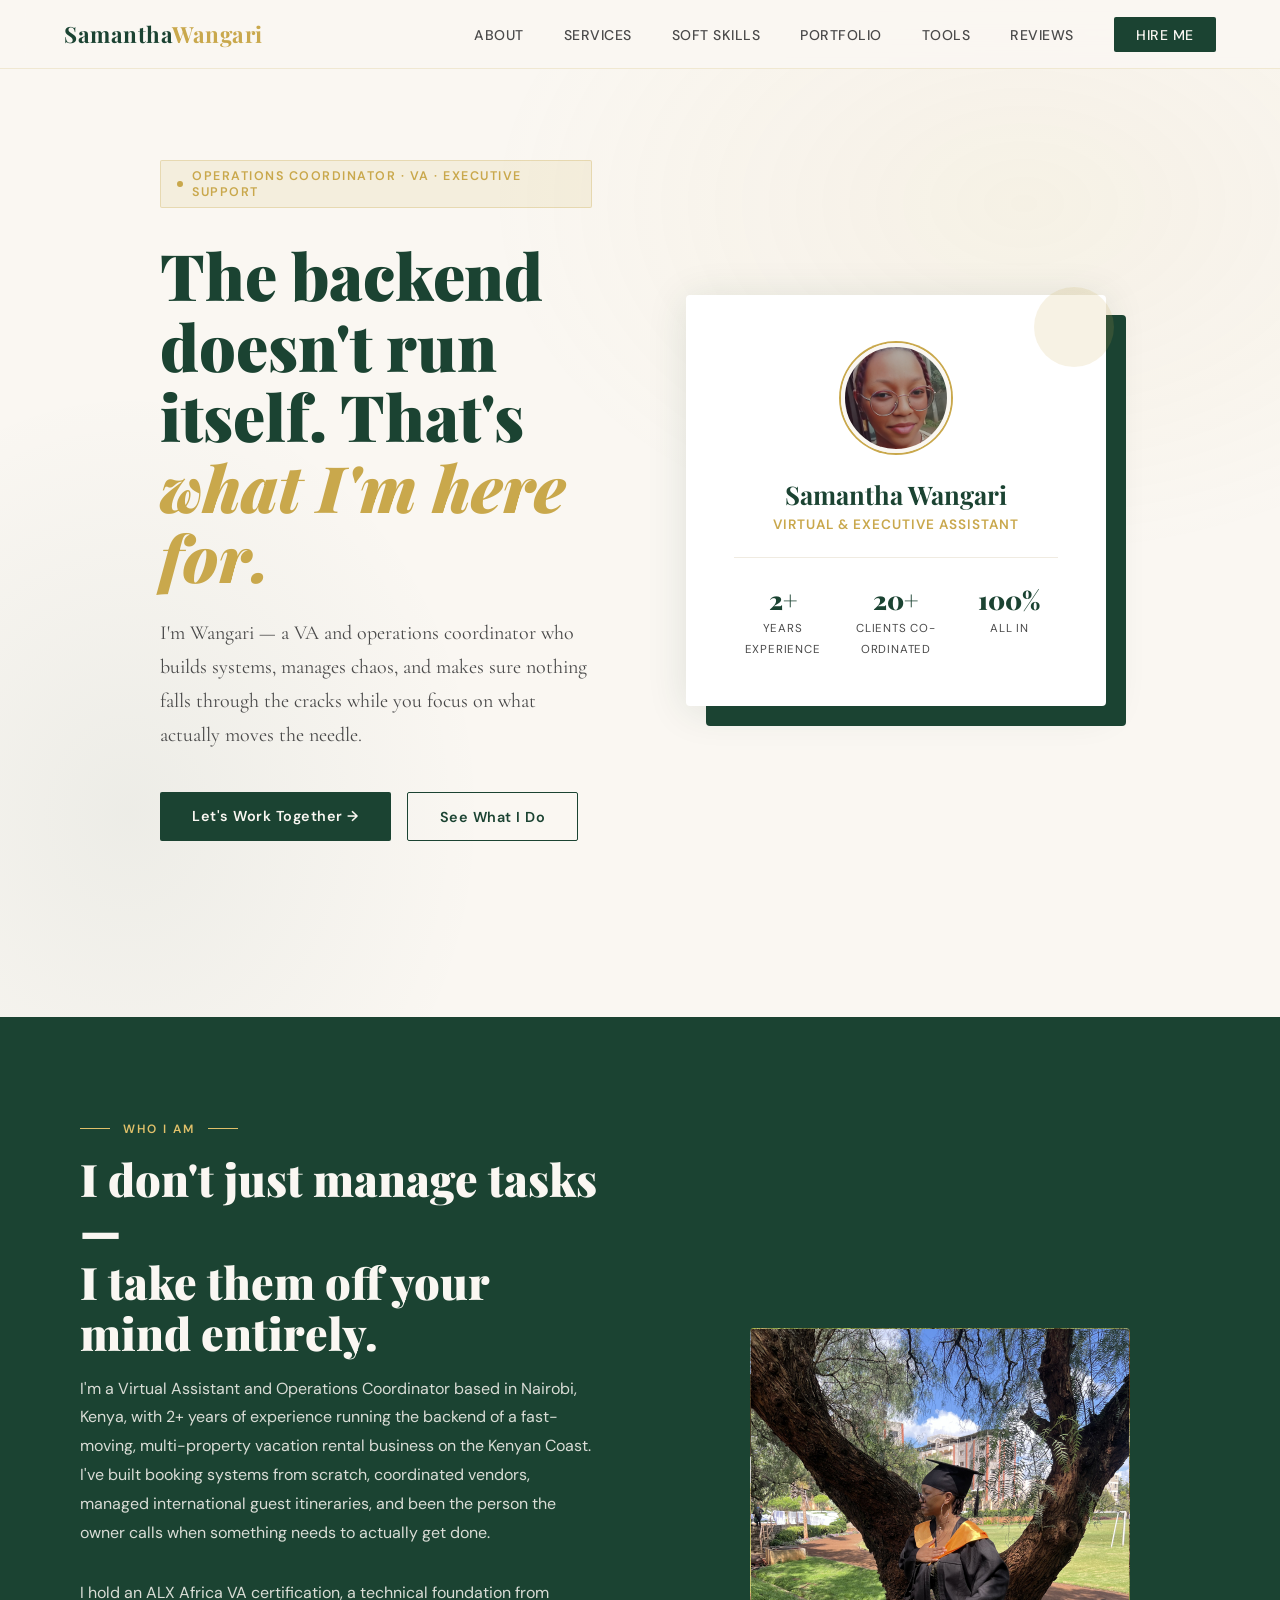
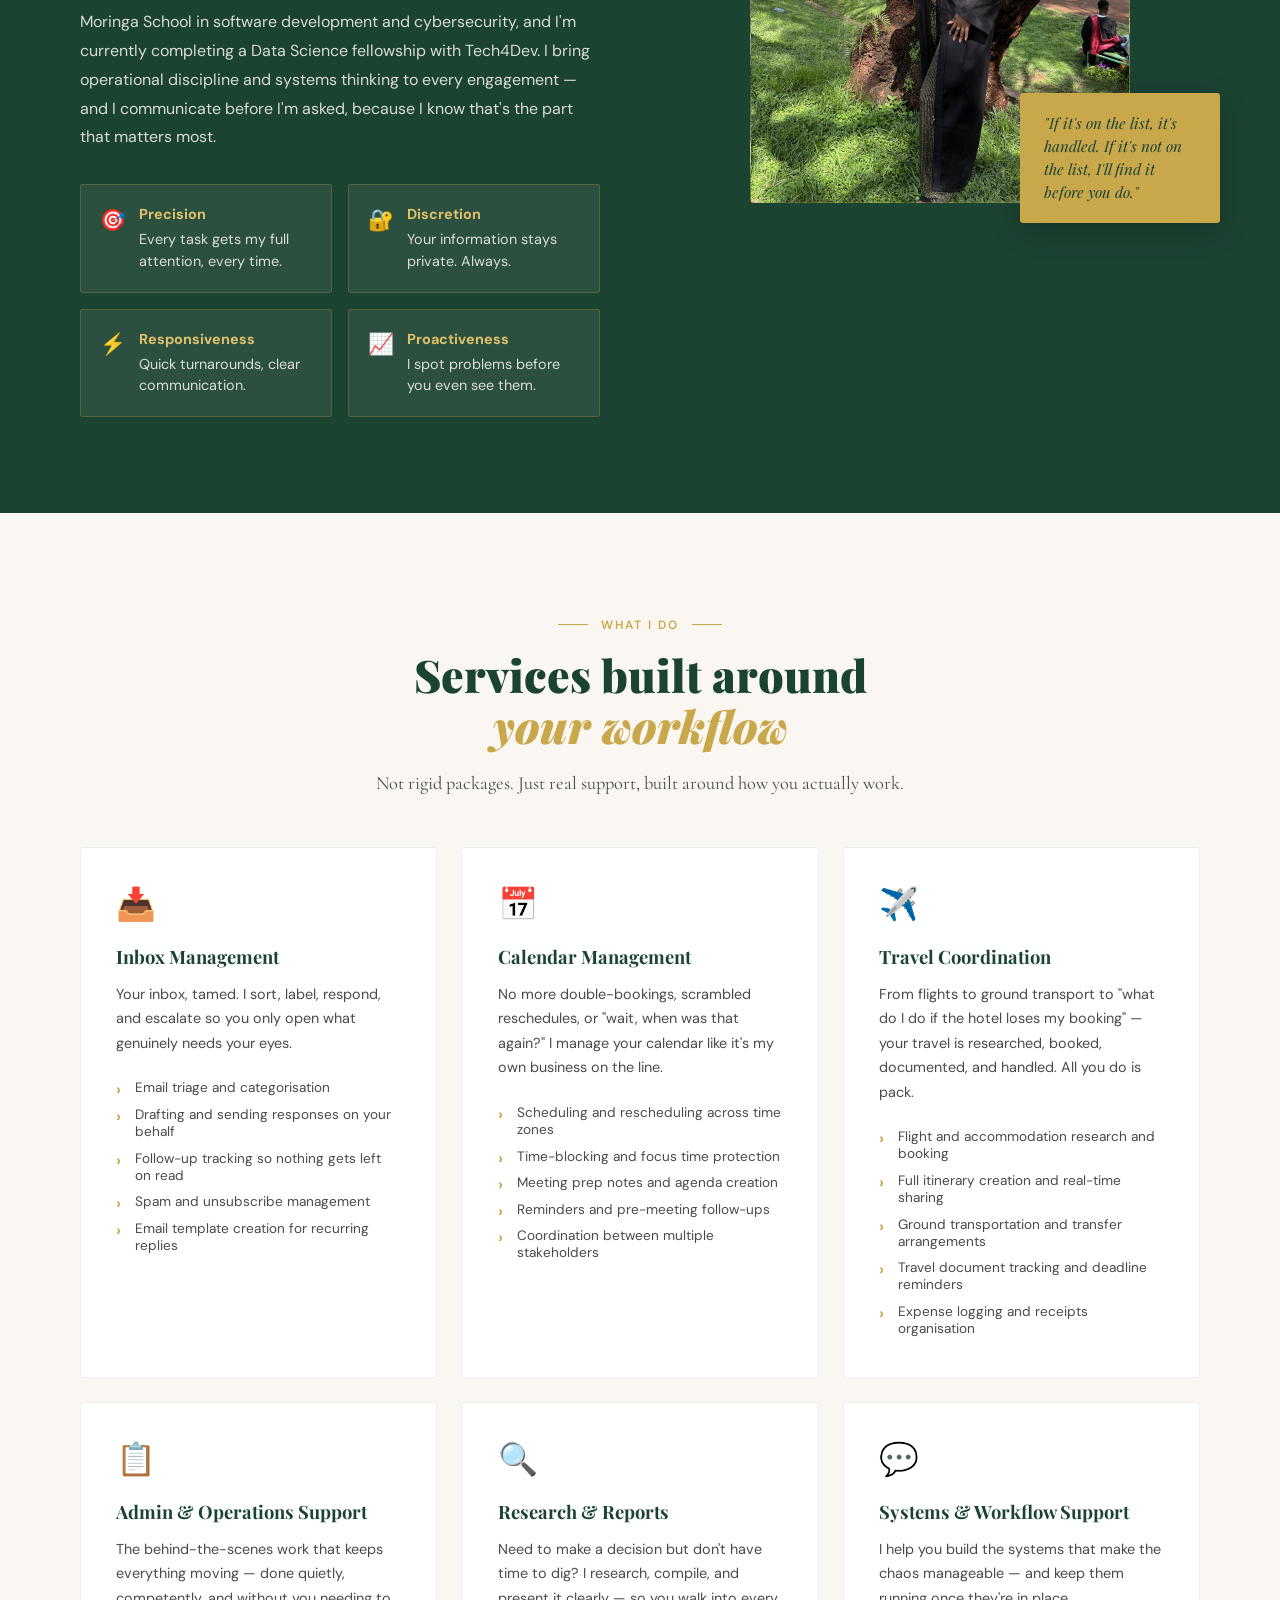
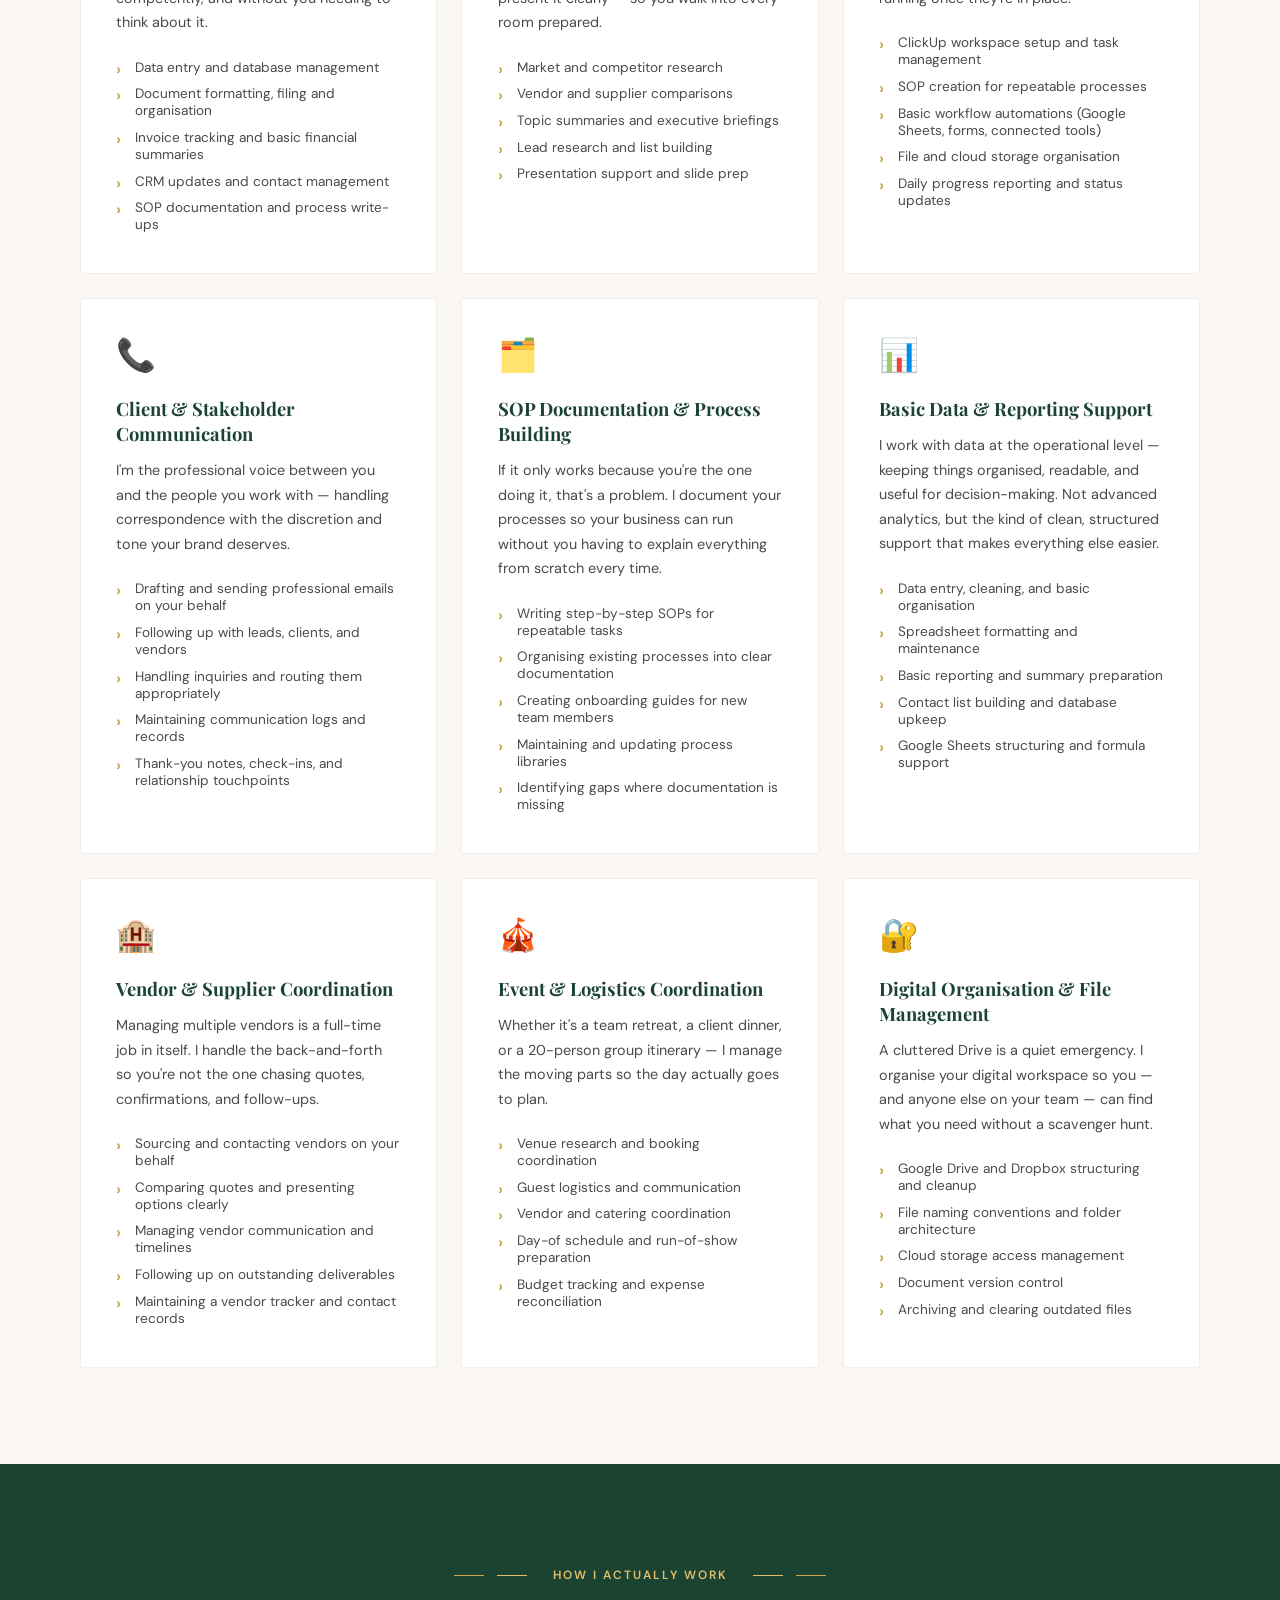
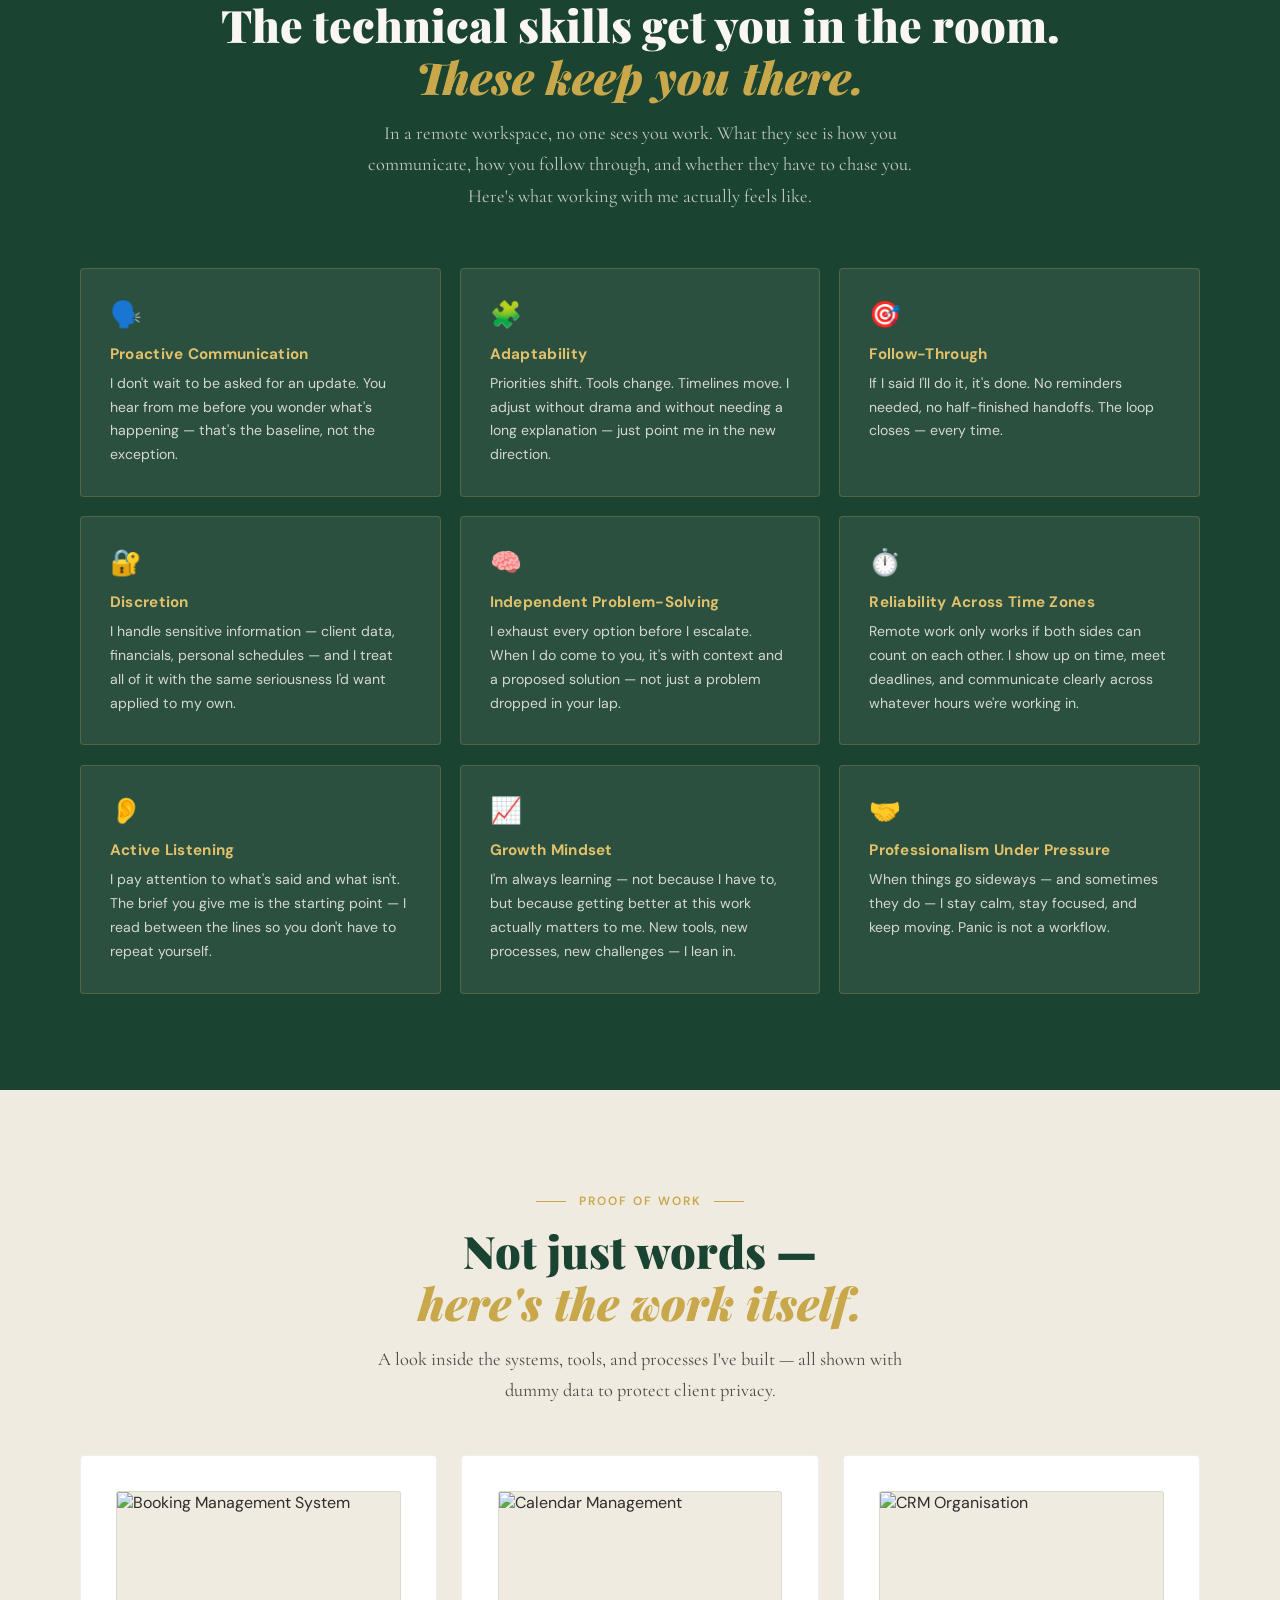
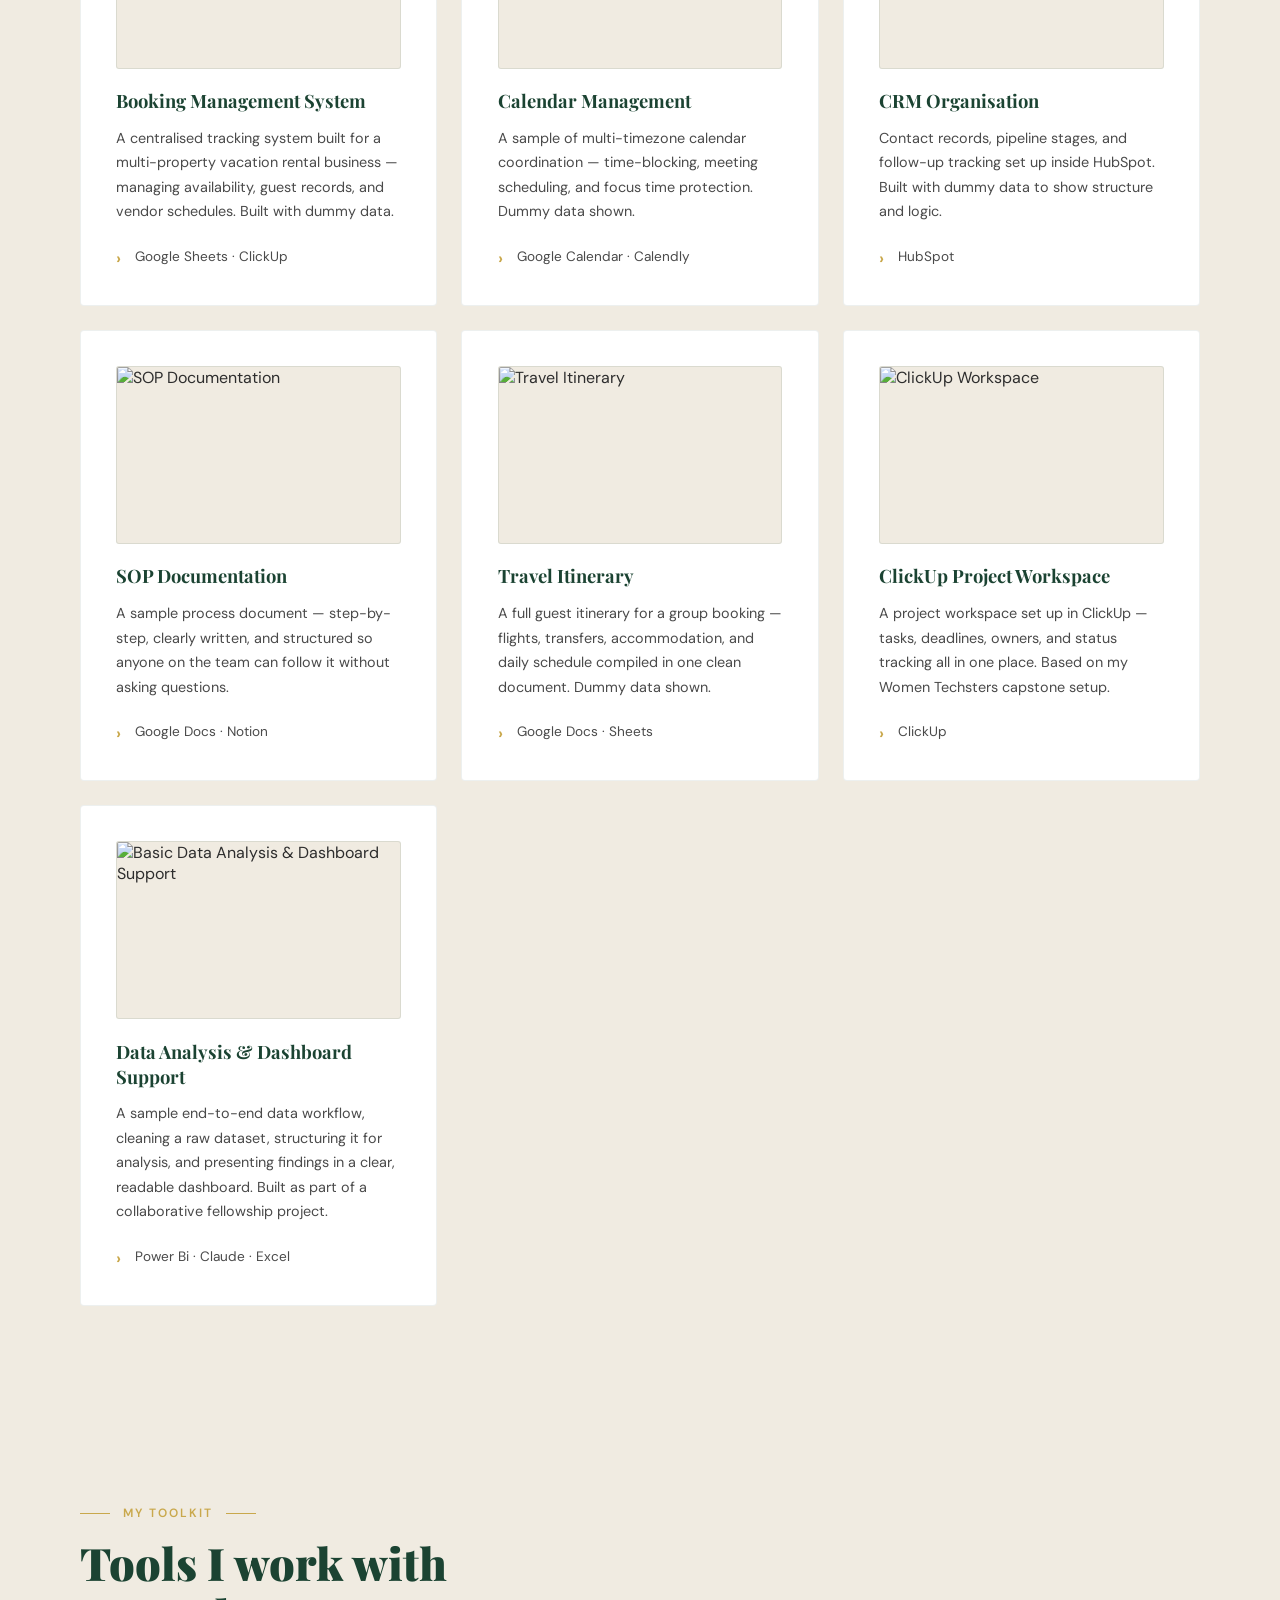
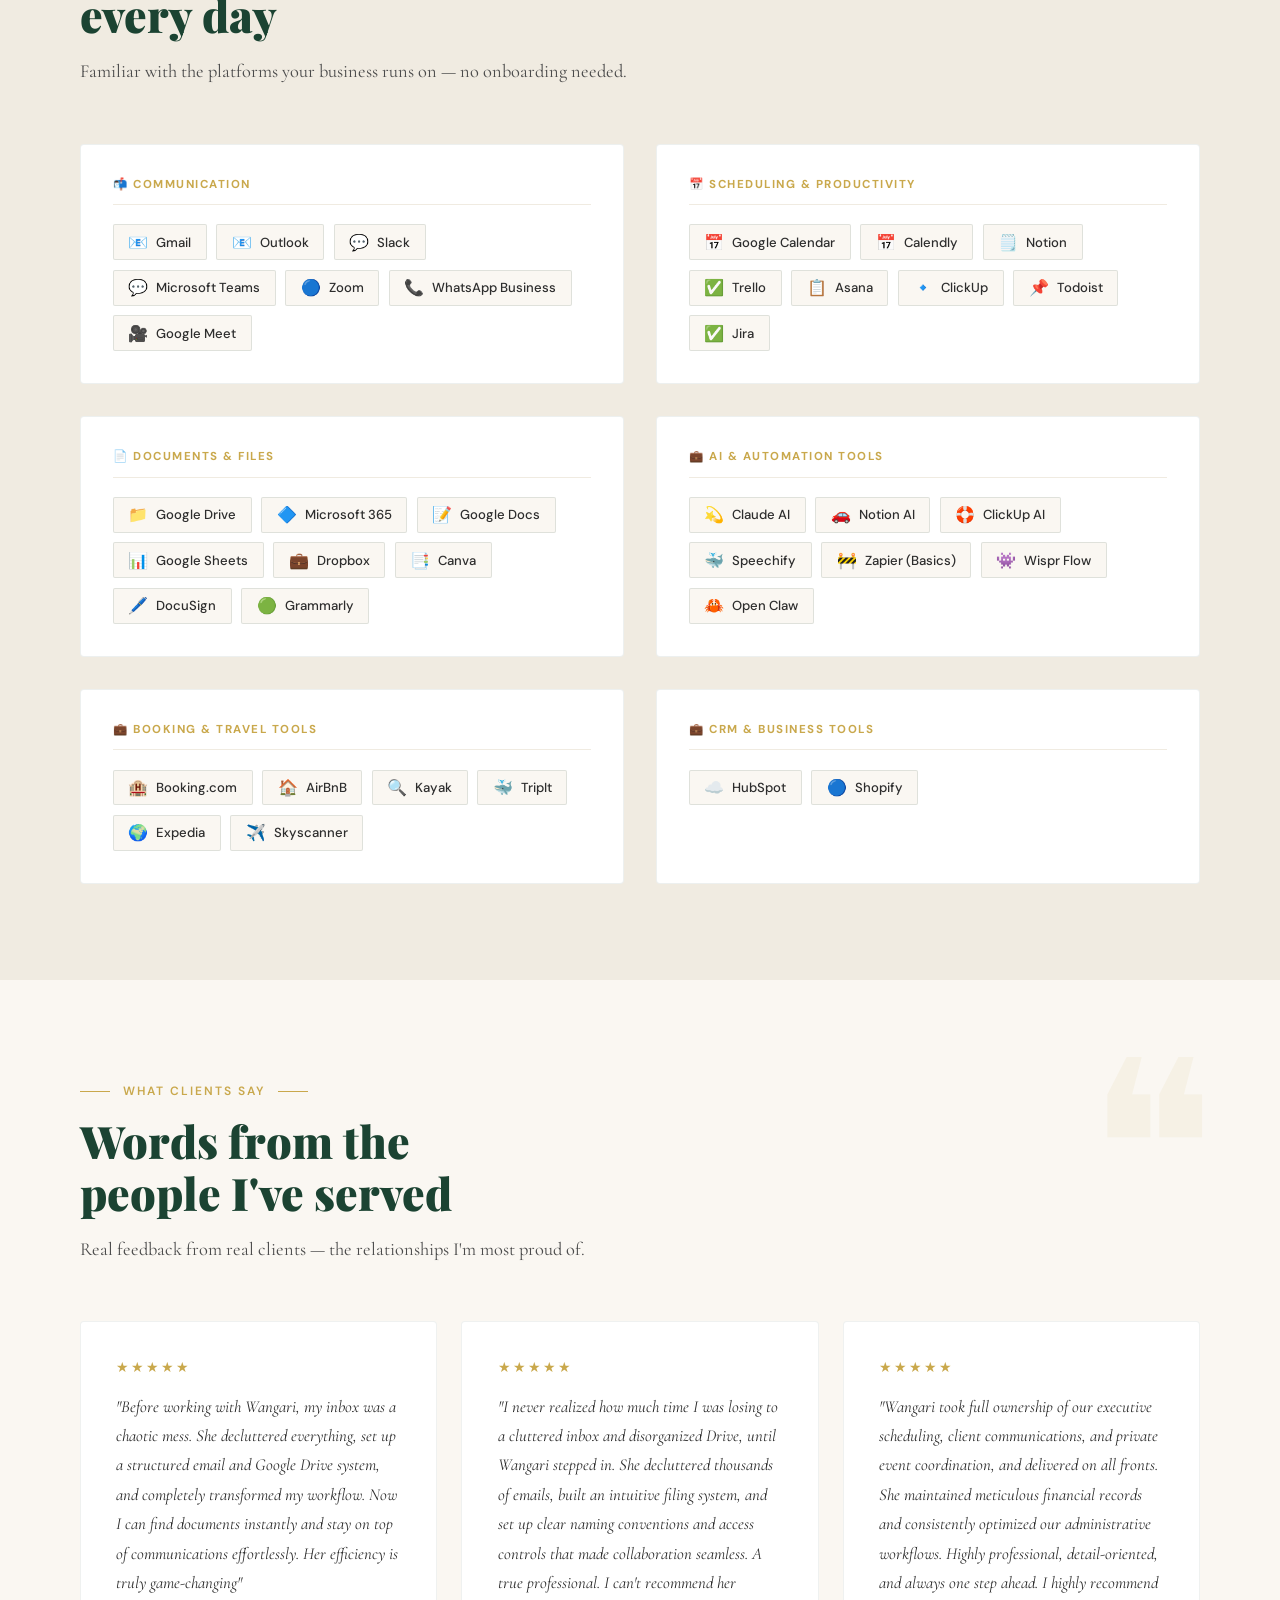
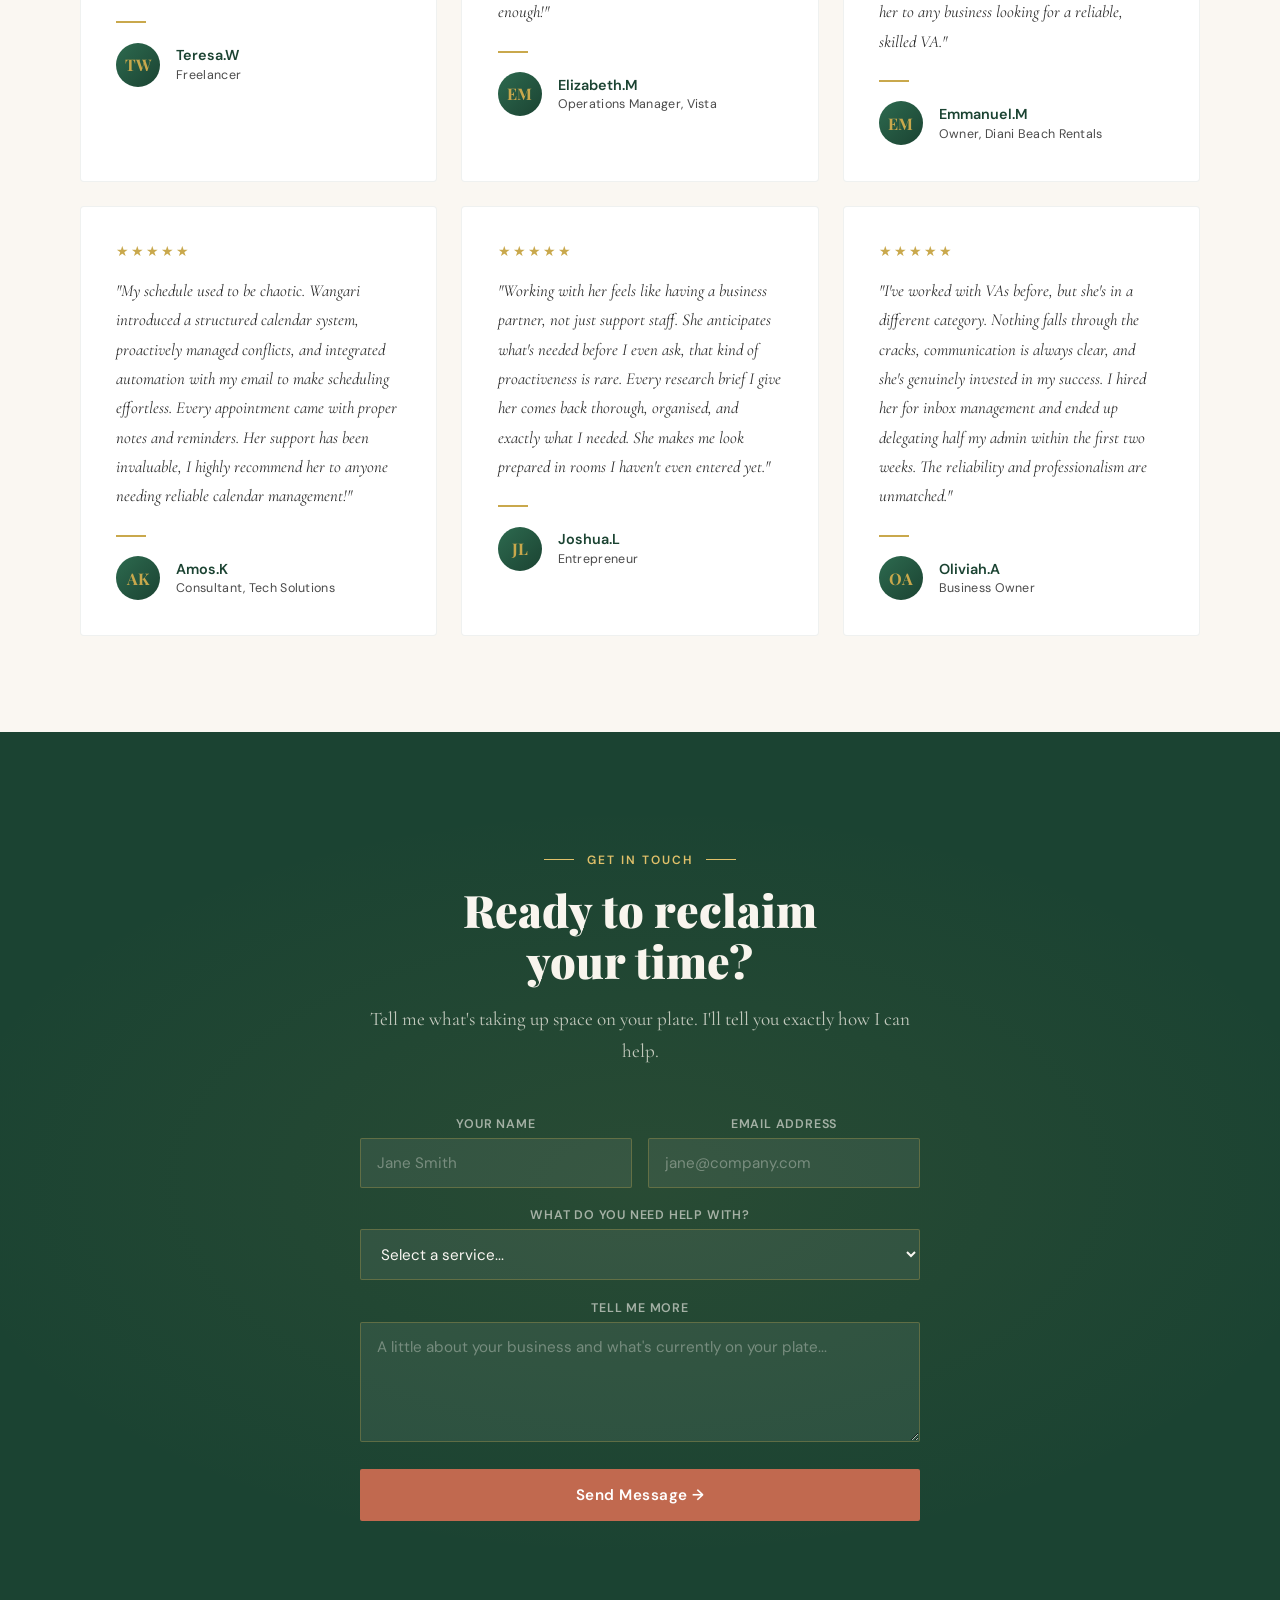
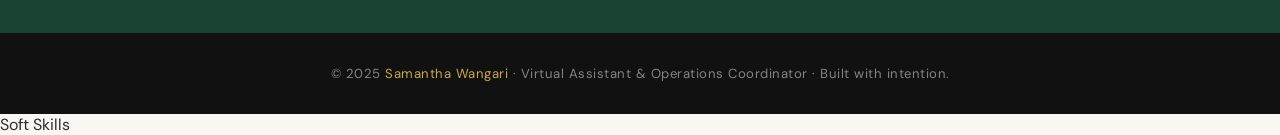
==== commit 8250b519: "separating for deployment index.html, style.css & script.js" ====
--- a/Portfolio-VA/index.html
+++ b/Portfolio-VA/index.html
@@ -7,672 +7,7 @@
 <link rel="preconnect" href="https://fonts.googleapis.com"/>
 <link rel="preconnect" href="https://fonts.gstatic.com" crossorigin/>
 <link href="https://fonts.googleapis.com/css2?family=Playfair+Display:ital,wght@0,400;0,700;0,900;1,400;1,700&family=DM+Sans:wght@300;400;500;600&family=Cormorant+Garamond:ital,wght@0,300;0,400;1,300;1,400&display=swap" rel="stylesheet"/>
-<style>
-  :root {
-    --green: #1B4332;
-    --green-light: #2D6A4F;
-    --gold: #C9A84C;
-    --gold-light: #E0C06A;
-    --cream: #FAF7F2;
-    --cream-dark: #F0EBE1;
-    --charcoal: #2D2D2D;
-    --charcoal-soft: #4A4A4A;
-    --terra: #C1694F;
-    --terra-light: #D4806A;
-    --white: #FFFFFF;
-  }
-
-  *, *::before, *::after { box-sizing: border-box; margin: 0; padding: 0; }
-
-  html { scroll-behavior: smooth; }
-
-  body {
-    font-family: 'DM Sans', sans-serif;
-    background: var(--cream);
-    color: var(--charcoal);
-    overflow-x: hidden;
-  }
-
-  /* ─── NAV ─────────────────────────────────────── */
-  nav {
-    position: fixed; top: 0; left: 0; right: 0; z-index: 100;
-    display: flex; align-items: center; justify-content: space-between;
-    padding: 1.2rem 4rem;
-    background: rgba(250,247,242,0.92);
-    backdrop-filter: blur(12px);
-    border-bottom: 1px solid rgba(201,168,76,0.2);
-    transition: box-shadow 0.3s;
-  }
-  nav.scrolled { box-shadow: 0 4px 30px rgba(27,67,50,0.1); }
-  .nav-logo {
-    font-family: 'Playfair Display', serif;
-    font-size: 1.4rem;
-    color: var(--green);
-    font-weight: 700;
-    letter-spacing: 0.5px;
-  }
-  .nav-logo span { color: var(--gold); }
-  .nav-links { display: flex; gap: 2.5rem; list-style: none; }
-  .nav-links a {
-    text-decoration: none;
-    color: var(--charcoal-soft);
-    font-size: 0.88rem;
-    font-weight: 500;
-    letter-spacing: 0.5px;
-    text-transform: uppercase;
-    position: relative;
-    transition: color 0.3s;
-  }
-  .nav-links a::after {
-    content: '';
-    position: absolute; bottom: -4px; left: 0;
-    width: 0; height: 1.5px;
-    background: var(--gold);
-    transition: width 0.3s;
-  }
-  .nav-links a:hover { color: var(--green); }
-  .nav-links a:hover::after { width: 100%; }
-  .nav-cta {
-    background: var(--green);
-    color: var(--cream) !important;
-    padding: 0.55rem 1.4rem;
-    border-radius: 2px;
-    transition: background 0.3s !important;
-  }
-  .nav-cta:hover { background: var(--green-light) !important; color: var(--white) !important; }
-  .nav-cta::after { display: none !important; }
-
-  /* ─── HERO ─────────────────────────────────────── */
-  #hero {
-    min-height: 100vh;
-    display: grid;
-    grid-template-columns: 1fr 1fr;
-    padding-top: 80px;
-    position: relative;
-    overflow: hidden;
-  }
-  .hero-bg-decor {
-    position: absolute; inset: 0; pointer-events: none;
-    background:
-      radial-gradient(ellipse 60% 50% at 80% 20%, rgba(201,168,76,0.08) 0%, transparent 70%),
-      radial-gradient(ellipse 40% 60% at 10% 80%, rgba(27,67,50,0.06) 0%, transparent 70%);
-  }
-  .hero-left {
-    display: flex; flex-direction: column; justify-content: center;
-    padding: 5rem 3rem 5rem 5rem;
-    position: relative; z-index: 2;
-  }
-  .hero-tag {
-    display: inline-flex; align-items: center; gap: 0.6rem;
-    background: rgba(201,168,76,0.12);
-    border: 1px solid rgba(201,168,76,0.3);
-    color: var(--gold);
-    font-size: 0.78rem;
-    font-weight: 600;
-    letter-spacing: 1.5px;
-    text-transform: uppercase;
-    padding: 0.45rem 1rem;
-    border-radius: 2px;
-    width: fit-content;
-    margin-bottom: 2rem;
-    animation: fadeSlideUp 0.8s ease both;
-  }
-  .hero-tag::before {
-    content: '';
-    width: 6px; height: 6px;
-    background: var(--gold);
-    border-radius: 50%;
-  }
-  .hero-headline {
-    font-family: 'Playfair Display', serif;
-    font-size: clamp(2.8rem, 5vw, 4.2rem);
-    line-height: 1.1;
-    color: var(--green);
-    font-weight: 900;
-    margin-bottom: 1.5rem;
-    animation: fadeSlideUp 0.8s 0.1s ease both;
-  }
-  .hero-headline em {
-    font-style: italic;
-    color: var(--gold);
-  }
-  .hero-sub {
-    font-family: 'Cormorant Garamond', serif;
-    font-size: 1.25rem;
-    color: var(--charcoal-soft);
-    line-height: 1.7;
-    max-width: 480px;
-    margin-bottom: 2.5rem;
-    animation: fadeSlideUp 0.8s 0.2s ease both;
-  }
-  .hero-btns {
-    display: flex; gap: 1rem; flex-wrap: wrap;
-    animation: fadeSlideUp 0.8s 0.3s ease both;
-  }
-  .btn-primary {
-    background: var(--green);
-    color: var(--cream);
-    padding: 0.9rem 2rem;
-    border: none; border-radius: 2px;
-    font-family: 'DM Sans', sans-serif;
-    font-size: 0.9rem; font-weight: 600;
-    letter-spacing: 0.5px;
-    cursor: pointer;
-    text-decoration: none;
-    transition: background 0.3s, transform 0.2s;
-    display: inline-block;
-  }
-  .btn-primary:hover { background: var(--green-light); transform: translateY(-2px); }
-  .btn-outline {
-    background: transparent;
-    color: var(--green);
-    padding: 0.9rem 2rem;
-    border: 1.5px solid var(--green);
-    border-radius: 2px;
-    font-family: 'DM Sans', sans-serif;
-    font-size: 0.9rem; font-weight: 600;
-    letter-spacing: 0.5px;
-    cursor: pointer;
-    text-decoration: none;
-    transition: all 0.3s;
-    display: inline-block;
-  }
-  .btn-outline:hover { background: var(--green); color: var(--cream); transform: translateY(-2px); }
-
-  .hero-right {
-    display: flex; align-items: center; justify-content: center;
-    padding: 5rem 5rem 5rem 2rem;
-    position: relative; z-index: 2;
-  }
-  .hero-card {
-    background: var(--white);
-    border-radius: 4px;
-    padding: 3rem;
-    box-shadow: 20px 20px 0 var(--green), 0 4px 40px rgba(27,67,50,0.12);
-    max-width: 420px;
-    width: 100%;
-    animation: fadeSlideUp 0.8s 0.2s ease both;
-    position: relative;
-  }
-  .hero-card::before {
-    content: '';
-    position: absolute; top: -8px; right: -8px;
-    width: 80px; height: 80px;
-    background: rgba(201,168,76,0.15);
-    border-radius: 50%;
-    z-index: -1;
-  }
-  .photo-placeholder {
-    width: 110px; height: 110px;
-    border-radius: 50%;
-    background: linear-gradient(135deg, var(--green-light), var(--green));
-    display: flex; align-items: center; justify-content: center;
-    margin: 0 auto 1.5rem;
-    font-size: 2.5rem; color: var(--gold);
-    font-family: 'Playfair Display', serif;
-    border: 4px solid var(--cream);
-    box-shadow: 0 0 0 2px var(--gold);
-    /* Replace with your photo: background-image: url('your-photo.jpg'); background-size: cover; */
-  }
-  .hero-card-name {
-    font-family: 'Playfair Display', serif;
-    font-size: 1.6rem;
-    color: var(--green);
-    text-align: center;
-    font-weight: 700;
-    margin-bottom: 0.3rem;
-  }
-  .hero-card-title {
-    text-align: center;
-    color: var(--gold);
-    font-size: 0.85rem;
-    font-weight: 600;
-    letter-spacing: 1px;
-    text-transform: uppercase;
-    margin-bottom: 1.5rem;
-  }
-  .hero-stats {
-    display: grid; grid-template-columns: 1fr 1fr 1fr;
-    gap: 1rem;
-    border-top: 1px solid var(--cream-dark);
-    padding-top: 1.5rem;
-  }
-  .stat { text-align: center; }
-  .stat-number {
-    font-family: 'Playfair Display', serif;
-    font-size: 1.6rem;
-    color: var(--green);
-    font-weight: 900;
-    display: block;
-  }
-  .stat-label {
-    font-size: 0.72rem;
-    color: var(--charcoal-soft);
-    text-transform: uppercase;
-    letter-spacing: 0.8px;
-    margin-top: 0.2rem;
-  }
-
-  /* ─── SECTION SHARED ──────────────────────────── */
-  section { padding: 6rem 5rem; }
-  .section-label {
-    display: inline-flex; align-items: center; gap: 0.8rem;
-    font-size: 0.75rem;
-    font-weight: 600;
-    letter-spacing: 2px;
-    text-transform: uppercase;
-    color: var(--gold);
-    margin-bottom: 1rem;
-  }
-  .section-label::before, .section-label::after {
-    content: '';
-    height: 1px; width: 30px;
-    background: var(--gold);
-  }
-  .section-title {
-    font-family: 'Playfair Display', serif;
-    font-size: clamp(2rem, 3.5vw, 2.8rem);
-    color: var(--green);
-    font-weight: 900;
-    line-height: 1.15;
-    margin-bottom: 1rem;
-  }
-  .section-sub {
-    font-family: 'Cormorant Garamond', serif;
-    font-size: 1.15rem;
-    color: var(--charcoal-soft);
-    max-width: 560px;
-    line-height: 1.7;
-    margin-bottom: 3.5rem;
-  }
-
-  /* ─── ABOUT ─────────────────────────────────────── */
-  #about {
-    background: var(--green);
-    display: grid;
-    grid-template-columns: 1fr 1fr;
-    gap: 5rem;
-    align-items: center;
-    padding: 6rem 5rem;
-  }
-  #about .section-label { color: var(--gold-light); }
-  #about .section-label::before, #about .section-label::after { background: var(--gold-light); }
-  #about .section-title { color: var(--cream); }
-  #about .section-sub { color: rgba(250,247,242,0.8); max-width: 100%; margin-bottom: 2rem; }
-  .about-detail {
-    color: rgba(250,247,242,0.85);
-    font-size: 1rem;
-    line-height: 1.8;
-    margin-bottom: 2rem;
-  }
-  .about-values {
-    display: grid; grid-template-columns: 1fr 1fr;
-    gap: 1rem;
-    margin-top: 2rem;
-  }
-  .about-value {
-    background: rgba(255,255,255,0.07);
-    border: 1px solid rgba(201,168,76,0.25);
-    border-radius: 3px;
-    padding: 1.2rem;
-    display: flex; align-items: flex-start; gap: 0.8rem;
-  }
-  .about-value-icon {
-    font-size: 1.3rem;
-    flex-shrink: 0;
-    margin-top: 0.1rem;
-  }
-  .about-value-text { font-size: 0.9rem; color: rgba(250,247,242,0.85); line-height: 1.5; }
-  .about-value-text strong { color: var(--gold-light); display: block; margin-bottom: 0.2rem; }
-
-  .about-right { position: relative; }
-  .about-img-placeholder {
-    width: 100%;
-    aspect-ratio: 4/5;
-    background: linear-gradient(160deg, rgba(255,255,255,0.08), rgba(201,168,76,0.12));
-    border: 1px solid rgba(201,168,76,0.25);
-    border-radius: 4px;
-    display: flex; flex-direction: column;
-    align-items: center; justify-content: center;
-    gap: 1rem;
-    max-width: 380px;
-    margin: 0 auto;
-  }
-  .about-img-placeholder span {
-    font-size: 3rem;
-  }
-  .about-img-placeholder p {
-    color: rgba(250,247,242,0.5);
-    font-size: 0.85rem;
-    text-align: center;
-    font-style: italic;
-  }
-  .about-quote {
-    position: absolute;
-    bottom: -20px; right: -20px;
-    background: var(--gold);
-    color: var(--green);
-    padding: 1.2rem 1.5rem;
-    border-radius: 3px;
-    font-family: 'Playfair Display', serif;
-    font-style: italic;
-    font-size: 0.95rem;
-    max-width: 200px;
-    line-height: 1.5;
-    box-shadow: 0 8px 30px rgba(0,0,0,0.2);
-  }
-
-  /* ─── SERVICES ───────────────────────────────────── */
-  #services { background: var(--cream); }
-  .services-grid {
-    display: grid;
-    grid-template-columns: repeat(3, 1fr);
-    gap: 1.5rem;
-  }
-  .service-card {
-    background: var(--white);
-    border: 1px solid rgba(27,67,50,0.08);
-    border-radius: 4px;
-    padding: 2.2rem;
-    position: relative;
-    overflow: hidden;
-    transition: transform 0.3s, box-shadow 0.3s;
-    cursor: default;
-  }
-  .service-card::before {
-    content: '';
-    position: absolute; top: 0; left: 0;
-    width: 3px; height: 0;
-    background: var(--gold);
-    transition: height 0.4s;
-  }
-  .service-card:hover { transform: translateY(-6px); box-shadow: 0 20px 50px rgba(27,67,50,0.1); }
-  .service-card:hover::before { height: 100%; }
-  .service-icon {
-    font-size: 2rem;
-    margin-bottom: 1.2rem;
-    display: block;
-  }
-  .service-name {
-    font-family: 'Playfair Display', serif;
-    font-size: 1.15rem;
-    color: var(--green);
-    font-weight: 700;
-    margin-bottom: 0.8rem;
-  }
-  .service-desc {
-    font-size: 0.9rem;
-    color: var(--charcoal-soft);
-    line-height: 1.7;
-    margin-bottom: 1.2rem;
-  }
-  .service-bullets { list-style: none; }
-  .service-bullets li {
-    font-size: 0.85rem;
-    color: var(--charcoal-soft);
-    padding: 0.3rem 0;
-    padding-left: 1.2rem;
-    position: relative;
-  }
-  .service-bullets li::before {
-    content: '›';
-    position: absolute; left: 0;
-    color: var(--gold);
-    font-weight: 700;
-    font-size: 1rem;
-  }
-
-  /* ─── TOOLS ─────────────────────────────────────── */
-  #tools {
-    background: var(--cream-dark);
-    padding: 6rem 5rem;
-  }
-  .tools-categories {
-    display: grid; grid-template-columns: repeat(2, 1fr);
-    gap: 2rem;
-    margin-top: 3.5rem;
-  }
-  .tool-category {
-    background: var(--white);
-    border-radius: 4px;
-    padding: 2rem;
-    border: 1px solid rgba(27,67,50,0.08);
-  }
-  .tool-cat-label {
-    font-size: 0.72rem;
-    font-weight: 700;
-    letter-spacing: 1.5px;
-    text-transform: uppercase;
-    color: var(--gold);
-    margin-bottom: 1.2rem;
-    padding-bottom: 0.8rem;
-    border-bottom: 1px solid var(--cream-dark);
-  }
-  .tools-list {
-    display: flex; flex-wrap: wrap; gap: 0.6rem;
-  }
-  .tool-chip {
-    background: var(--cream);
-    border: 1px solid rgba(27,67,50,0.12);
-    color: var(--charcoal);
-    font-size: 0.82rem;
-    font-weight: 500;
-    padding: 0.4rem 0.9rem;
-    border-radius: 2px;
-    transition: all 0.25s;
-    display: flex; align-items: center; gap: 0.5rem;
-  }
-  .tool-chip:hover {
-    background: var(--green);
-    color: var(--cream);
-    border-color: var(--green);
-    transform: translateY(-2px);
-  }
-  .tool-chip span { font-size: 1rem; }
-
-  /* ─── TESTIMONIALS ───────────────────────────────── */
-  #testimonials {
-    background: var(--cream);
-    padding: 6rem 5rem;
-    position: relative;
-    overflow: hidden;
-  }
-  #testimonials::before {
-    content: '❝';
-    position: absolute;
-    right: 4rem; top: 2rem;
-    font-size: 15rem;
-    color: rgba(201,168,76,0.07);
-    font-family: 'Playfair Display', serif;
-    line-height: 1;
-    pointer-events: none;
-  }
-  .testimonials-grid {
-    display: grid;
-    grid-template-columns: repeat(3, 1fr);
-    gap: 1.5rem;
-    margin-top: 0.5rem;
-  }
-  .testi-card {
-    background: var(--white);
-    border-radius: 4px;
-    padding: 2.2rem;
-    border: 1px solid rgba(27,67,50,0.07);
-    position: relative;
-    transition: transform 0.3s, box-shadow 0.3s;
-  }
-  .testi-card:hover { transform: translateY(-4px); box-shadow: 0 16px 40px rgba(27,67,50,0.09); }
-  .testi-stars {
-    color: var(--gold);
-    font-size: 0.9rem;
-    letter-spacing: 2px;
-    margin-bottom: 1rem;
-  }
-  .testi-quote {
-    font-family: 'Cormorant Garamond', serif;
-    font-size: 1.05rem;
-    color: var(--charcoal);
-    line-height: 1.75;
-    font-style: italic;
-    margin-bottom: 1.5rem;
-  }
-  .testi-divider {
-    width: 30px; height: 2px;
-    background: var(--gold);
-    margin-bottom: 1.2rem;
-  }
-  .testi-person { display: flex; align-items: center; gap: 1rem; }
-  .testi-avatar {
-    width: 44px; height: 44px;
-    border-radius: 50%;
-    background: linear-gradient(135deg, var(--green-light), var(--green));
-    display: flex; align-items: center; justify-content: center;
-    color: var(--gold);
-    font-family: 'Playfair Display', serif;
-    font-size: 1rem;
-    font-weight: 700;
-    flex-shrink: 0;
-  }
-  .testi-name {
-    font-size: 0.9rem;
-    font-weight: 600;
-    color: var(--green);
-    margin-bottom: 0.15rem;
-  }
-  .testi-role {
-    font-size: 0.78rem;
-    color: var(--charcoal-soft);
-    letter-spacing: 0.3px;
-  }
-
-  /* ─── CTA ────────────────────────────────────────── */
-  #contact {
-    background: var(--green);
-    padding: 7rem 5rem;
-    text-align: center;
-    position: relative;
-    overflow: hidden;
-  }
-  #contact::before {
-    content: '';
-    position: absolute; inset: 0;
-    background: radial-gradient(ellipse 80% 60% at 50% 50%, rgba(201,168,76,0.08) 0%, transparent 70%);
-    pointer-events: none;
-  }
-  #contact .section-label { color: var(--gold-light); justify-content: center; }
-  #contact .section-label::before, #contact .section-label::after { background: var(--gold-light); }
-  #contact .section-title { color: var(--cream); text-align: center; }
-  .contact-sub {
-    font-family: 'Cormorant Garamond', serif;
-    font-size: 1.2rem;
-    color: rgba(250,247,242,0.75);
-    max-width: 540px;
-    margin: 0 auto 3rem;
-    line-height: 1.7;
-  }
-  .contact-form {
-    max-width: 560px;
-    margin: 0 auto;
-    display: flex; flex-direction: column; gap: 1.2rem;
-    position: relative; z-index: 2;
-  }
-  .form-row { display: grid; grid-template-columns: 1fr 1fr; gap: 1rem; }
-  .form-group { display: flex; flex-direction: column; gap: 0.4rem; }
-  .form-group label {
-    font-size: 0.78rem;
-    font-weight: 600;
-    letter-spacing: 0.8px;
-    text-transform: uppercase;
-    color: rgba(250,247,242,0.6);
-  }
-  .form-group input, .form-group textarea, .form-group select {
-    background: rgba(255,255,255,0.07);
-    border: 1px solid rgba(201,168,76,0.3);
-    border-radius: 2px;
-    padding: 0.85rem 1rem;
-    color: var(--cream);
-    font-family: 'DM Sans', sans-serif;
-    font-size: 0.95rem;
-    outline: none;
-    transition: border-color 0.3s, background 0.3s;
-  }
-  .form-group input::placeholder, .form-group textarea::placeholder { color: rgba(250,247,242,0.35); }
-  .form-group input:focus, .form-group textarea:focus, .form-group select:focus {
-    border-color: var(--gold);
-    background: rgba(255,255,255,0.1);
-  }
-  .form-group select option { background: var(--green); color: var(--cream); }
-  .form-group textarea { resize: vertical; min-height: 120px; }
-  .btn-terra {
-    background: var(--terra);
-    color: var(--white);
-    border: none;
-    padding: 1rem 2.5rem;
-    font-family: 'DM Sans', sans-serif;
-    font-size: 0.95rem;
-    font-weight: 600;
-    letter-spacing: 0.5px;
-    cursor: pointer;
-    border-radius: 2px;
-    transition: background 0.3s, transform 0.2s;
-    margin-top: 0.5rem;
-  }
-  .btn-terra:hover { background: var(--terra-light); transform: translateY(-2px); }
-  .form-success {
-    display: none;
-    background: rgba(201,168,76,0.15);
-    border: 1px solid var(--gold);
-    color: var(--gold-light);
-    padding: 1rem 1.5rem;
-    border-radius: 2px;
-    text-align: center;
-    font-size: 0.95rem;
-  }
-
-  /* ─── FOOTER ─────────────────────────────────────── */
-  footer {
-    background: #111;
-    color: rgba(250,247,242,0.5);
-    text-align: center;
-    padding: 2rem;
-    font-size: 0.82rem;
-    letter-spacing: 0.5px;
-  }
-  footer span { color: var(--gold); }
-
-  /* ─── SCROLL REVEAL ──────────────────────────────── */
-  .reveal { opacity: 0; transform: translateY(30px); transition: opacity 0.7s, transform 0.7s; }
-  .reveal.visible { opacity: 1; transform: translateY(0); }
-  .reveal-delay-1 { transition-delay: 0.1s; }
-  .reveal-delay-2 { transition-delay: 0.2s; }
-  .reveal-delay-3 { transition-delay: 0.3s; }
-
-  /* ─── ANIMATIONS ─────────────────────────────────── */
-  @keyframes fadeSlideUp {
-    from { opacity: 0; transform: translateY(24px); }
-    to   { opacity: 1; transform: translateY(0); }
-  }
-
-  /* ─── RESPONSIVE ─────────────────────────────────── */
-  @media (max-width: 900px) {
-    nav { padding: 1.2rem 2rem; }
-    .nav-links { display: none; }
-    #hero { grid-template-columns: 1fr; min-height: auto; }
-    .hero-left { padding: 5rem 2rem 2rem; }
-    .hero-right { padding: 2rem; }
-    #about { grid-template-columns: 1fr; padding: 4rem 2rem; }
-    .about-right { display: none; }
-    section { padding: 4rem 2rem; }
-    #tools { padding: 4rem 2rem; }
-    #testimonials { padding: 4rem 2rem; }
-    #contact { padding: 4rem 2rem; }
-    .services-grid { grid-template-columns: 1fr; }
-    .tools-categories { grid-template-columns: 1fr; }
-    .testimonials-grid { grid-template-columns: 1fr; }
-    .form-row { grid-template-columns: 1fr; }
-    .about-values { grid-template-columns: 1fr; }
-  }
-</style>
+ <link rel="stylesheet" href="style.css">
 </head>
 <body>
 
@@ -1108,6 +443,17 @@
       </ul>
     </div>
 
+    <div class="service-card reveal reveal-delay-1" style="cursor:default;">
+      <div style="width:100%; aspect-ratio:16/10; background:var(--cream-dark); border-radius:3px; overflow:hidden; margin-bottom:1.2rem; border:1px solid rgba(27,67,50,0.1);">
+        <img src="YOUR-SCREENSHOT-URL.jpg" alt="Basic Data Analysis & Dashboard Support" style="width:100%; height:100%; object-fit:cover;"/>
+      </div>
+      <div class="service-name">Data Analysis & Dashboard Support</div>
+      <p class="service-desc">A sample end-to-end data workflow, cleaning a raw dataset, structuring it for analysis, and presenting findings in a clear, readable dashboard. Built as part of a collaborative fellowship project.</p>
+      <ul class="service-bullets">
+        <li>Power Bi · Claude · Excel</li>
+      </ul>
+    </div>
+
   </div>
 </section>
 
@@ -1404,28 +750,13 @@
   <p>© 2025 <span>Samantha Wangari</span> · Virtual Assistant & Operations Coordinator · Built with intention.</p>
 </footer>
 
-<script>
-  // Navbar scroll effect
-  const navbar = document.getElementById('navbar');
-  window.addEventListener('scroll', () => {
-    navbar.classList.toggle('scrolled', window.scrollY > 60);
-  });
-
-  // Scroll reveal
-  const reveals = document.querySelectorAll('.reveal');
-  const observer = new IntersectionObserver((entries) => {
-    entries.forEach(e => { if (e.isIntersecting) { e.target.classList.add('visible'); } });
-  }, { threshold: 0.12 });
-  reveals.forEach(el => observer.observe(el));
-
-  // Form submit
-  function handleSubmit(e) {
-    const success = document.getElementById('formSuccess');
-    success.style.display = 'block';
-    e.target.reset();
-    setTimeout(() => { success.style.display = 'none'; }, 5000);
-  }
+<script src="script.js"></script>
 </script>
 </body>
 </html>
-Soft Skills+Soft Skills
+
+
+
+
+
--- a/Portfolio-VA/style.css
+++ b/Portfolio-VA/style.css
@@ -0,0 +1,731 @@
+/* ─── VARIABLES ──────────────────────────────────────── */
+:root {
+  --green: #1B4332;
+  --green-light: #2D6A4F;
+  --gold: #C9A84C;
+  --gold-light: #E0C06A;
+  --cream: #FAF7F2;
+  --cream-dark: #F0EBE1;
+  --charcoal: #2D2D2D;
+  --charcoal-soft: #4A4A4A;
+  --terra: #C1694F;
+  --terra-light: #D4806A;
+  --white: #FFFFFF;
+}
+ 
+/* ─── RESET ──────────────────────────────────────────── */
+*, *::before, *::after { box-sizing: border-box; margin: 0; padding: 0; }
+html { scroll-behavior: smooth; }
+body {
+  font-family: 'DM Sans', sans-serif;
+  background: var(--cream);
+  color: var(--charcoal);
+  overflow-x: hidden;
+}
+ 
+/* ─── NAV ────────────────────────────────────────────── */
+nav {
+  position: fixed; top: 0; left: 0; right: 0; z-index: 100;
+  display: flex; align-items: center; justify-content: space-between;
+  padding: 1.2rem 4rem;
+  background: rgba(250,247,242,0.92);
+  backdrop-filter: blur(12px);
+  border-bottom: 1px solid rgba(201,168,76,0.2);
+  transition: box-shadow 0.3s;
+}
+nav.scrolled { box-shadow: 0 4px 30px rgba(27,67,50,0.1); }
+.nav-logo {
+  font-family: 'Playfair Display', serif;
+  font-size: 1.4rem;
+  color: var(--green);
+  font-weight: 700;
+  letter-spacing: 0.5px;
+}
+.nav-logo span { color: var(--gold); }
+.nav-links { display: flex; gap: 2.5rem; list-style: none; }
+.nav-links a {
+  text-decoration: none;
+  color: var(--charcoal-soft);
+  font-size: 0.88rem;
+  font-weight: 500;
+  letter-spacing: 0.5px;
+  text-transform: uppercase;
+  position: relative;
+  transition: color 0.3s;
+}
+.nav-links a::after {
+  content: '';
+  position: absolute; bottom: -4px; left: 0;
+  width: 0; height: 1.5px;
+  background: var(--gold);
+  transition: width 0.3s;
+}
+.nav-links a:hover { color: var(--green); }
+.nav-links a:hover::after { width: 100%; }
+.nav-cta {
+  background: var(--green);
+  color: var(--cream) !important;
+  padding: 0.55rem 1.4rem;
+  border-radius: 2px;
+  transition: background 0.3s !important;
+}
+.nav-cta:hover { background: var(--green-light) !important; color: var(--white) !important; }
+.nav-cta::after { display: none !important; }
+ 
+/* ─── HERO ───────────────────────────────────────────── */
+#hero {
+  min-height: 100vh;
+  display: grid;
+  grid-template-columns: 1fr 1fr;
+  padding-top: 80px;
+  position: relative;
+  overflow: hidden;
+}
+.hero-bg-decor {
+  position: absolute; inset: 0; pointer-events: none;
+  background:
+    radial-gradient(ellipse 60% 50% at 80% 20%, rgba(201,168,76,0.08) 0%, transparent 70%),
+    radial-gradient(ellipse 40% 60% at 10% 80%, rgba(27,67,50,0.06) 0%, transparent 70%);
+}
+.hero-left {
+  display: flex; flex-direction: column; justify-content: center;
+  padding: 5rem 3rem 5rem 5rem;
+  position: relative; z-index: 2;
+}
+.hero-tag {
+  display: inline-flex; align-items: center; gap: 0.6rem;
+  background: rgba(201,168,76,0.12);
+  border: 1px solid rgba(201,168,76,0.3);
+  color: var(--gold);
+  font-size: 0.78rem;
+  font-weight: 600;
+  letter-spacing: 1.5px;
+  text-transform: uppercase;
+  padding: 0.45rem 1rem;
+  border-radius: 2px;
+  width: fit-content;
+  margin-bottom: 2rem;
+  animation: fadeSlideUp 0.8s ease both;
+}
+.hero-tag::before {
+  content: '';
+  width: 6px; height: 6px;
+  background: var(--gold);
+  border-radius: 50%;
+}
+.hero-headline {
+  font-family: 'Playfair Display', serif;
+  font-size: clamp(2.8rem, 5vw, 4.2rem);
+  line-height: 1.1;
+  color: var(--green);
+  font-weight: 900;
+  margin-bottom: 1.5rem;
+  animation: fadeSlideUp 0.8s 0.1s ease both;
+}
+.hero-headline em { font-style: italic; color: var(--gold); }
+.hero-sub {
+  font-family: 'Cormorant Garamond', serif;
+  font-size: 1.25rem;
+  color: var(--charcoal-soft);
+  line-height: 1.7;
+  max-width: 480px;
+  margin-bottom: 2.5rem;
+  animation: fadeSlideUp 0.8s 0.2s ease both;
+}
+.hero-btns {
+  display: flex; gap: 1rem; flex-wrap: wrap;
+  animation: fadeSlideUp 0.8s 0.3s ease both;
+}
+.btn-primary {
+  background: var(--green);
+  color: var(--cream);
+  padding: 0.9rem 2rem;
+  border: none; border-radius: 2px;
+  font-family: 'DM Sans', sans-serif;
+  font-size: 0.9rem; font-weight: 600;
+  letter-spacing: 0.5px;
+  cursor: pointer;
+  text-decoration: none;
+  transition: background 0.3s, transform 0.2s;
+  display: inline-block;
+}
+.btn-primary:hover { background: var(--green-light); transform: translateY(-2px); }
+.btn-outline {
+  background: transparent;
+  color: var(--green);
+  padding: 0.9rem 2rem;
+  border: 1.5px solid var(--green);
+  border-radius: 2px;
+  font-family: 'DM Sans', sans-serif;
+  font-size: 0.9rem; font-weight: 600;
+  letter-spacing: 0.5px;
+  cursor: pointer;
+  text-decoration: none;
+  transition: all 0.3s;
+  display: inline-block;
+}
+.btn-outline:hover { background: var(--green); color: var(--cream); transform: translateY(-2px); }
+.hero-right {
+  display: flex; align-items: center; justify-content: center;
+  padding: 5rem 5rem 5rem 2rem;
+  position: relative; z-index: 2;
+}
+.hero-card {
+  background: var(--white);
+  border-radius: 4px;
+  padding: 3rem;
+  box-shadow: 20px 20px 0 var(--green), 0 4px 40px rgba(27,67,50,0.12);
+  max-width: 420px;
+  width: 100%;
+  animation: fadeSlideUp 0.8s 0.2s ease both;
+  position: relative;
+}
+.hero-card::before {
+  content: '';
+  position: absolute; top: -8px; right: -8px;
+  width: 80px; height: 80px;
+  background: rgba(201,168,76,0.15);
+  border-radius: 50%;
+  z-index: -1;
+}
+.photo-placeholder {
+  width: 110px; height: 110px;
+  border-radius: 50%;
+  background: linear-gradient(135deg, var(--green-light), var(--green));
+  display: flex; align-items: center; justify-content: center;
+  margin: 0 auto 1.5rem;
+  font-size: 2.5rem; color: var(--gold);
+  font-family: 'Playfair Display', serif;
+  border: 4px solid var(--cream);
+  box-shadow: 0 0 0 2px var(--gold);
+  background-size: cover;
+  background-position: center;
+}
+.hero-card-name {
+  font-family: 'Playfair Display', serif;
+  font-size: 1.6rem;
+  color: var(--green);
+  text-align: center;
+  font-weight: 700;
+  margin-bottom: 0.3rem;
+}
+.hero-card-title {
+  text-align: center;
+  color: var(--gold);
+  font-size: 0.85rem;
+  font-weight: 600;
+  letter-spacing: 1px;
+  text-transform: uppercase;
+  margin-bottom: 1.5rem;
+}
+.hero-stats {
+  display: grid; grid-template-columns: 1fr 1fr 1fr;
+  gap: 1rem;
+  border-top: 1px solid var(--cream-dark);
+  padding-top: 1.5rem;
+}
+.stat { text-align: center; }
+.stat-number {
+  font-family: 'Playfair Display', serif;
+  font-size: 1.6rem;
+  color: var(--green);
+  font-weight: 900;
+  display: block;
+}
+.stat-label {
+  font-size: 0.72rem;
+  color: var(--charcoal-soft);
+  text-transform: uppercase;
+  letter-spacing: 0.8px;
+  margin-top: 0.2rem;
+}
+ 
+/* ─── SECTION SHARED ─────────────────────────────────── */
+section { padding: 6rem 5rem; }
+.section-label {
+  display: inline-flex; align-items: center; gap: 0.8rem;
+  font-size: 0.75rem;
+  font-weight: 600;
+  letter-spacing: 2px;
+  text-transform: uppercase;
+  color: var(--gold);
+  margin-bottom: 1rem;
+}
+.section-label::before, .section-label::after {
+  content: '';
+  height: 1px; width: 30px;
+  background: var(--gold);
+}
+.section-title {
+  font-family: 'Playfair Display', serif;
+  font-size: clamp(2rem, 3.5vw, 2.8rem);
+  color: var(--green);
+  font-weight: 900;
+  line-height: 1.15;
+  margin-bottom: 1rem;
+}
+.section-sub {
+  font-family: 'Cormorant Garamond', serif;
+  font-size: 1.15rem;
+  color: var(--charcoal-soft);
+  max-width: 560px;
+  line-height: 1.7;
+  margin-bottom: 3.5rem;
+}
+ 
+/* ─── SECTION HEADER — centred variant ───────────────── */
+.section-header-center { text-align: center; margin-bottom: 1rem; }
+.section-header-center .section-label { justify-content: center; }
+.section-header-center .section-title { text-align: center; }
+.section-header-center .section-sub { margin: 0 auto; text-align: center; }
+ 
+/* ─── ABOUT ──────────────────────────────────────────── */
+#about {
+  background: var(--green);
+  display: grid;
+  grid-template-columns: 1fr 1fr;
+  gap: 5rem;
+  align-items: center;
+  padding: 6rem 5rem;
+}
+#about .section-label { color: var(--gold-light); }
+#about .section-label::before, #about .section-label::after { background: var(--gold-light); }
+#about .section-title { color: var(--cream); }
+#about .section-sub { color: rgba(250,247,242,0.8); max-width: 100%; margin-bottom: 2rem; }
+.about-detail {
+  color: rgba(250,247,242,0.85);
+  font-size: 1rem;
+  line-height: 1.8;
+  margin-bottom: 2rem;
+}
+.about-values {
+  display: grid; grid-template-columns: 1fr 1fr;
+  gap: 1rem;
+  margin-top: 2rem;
+}
+.about-value {
+  background: rgba(255,255,255,0.07);
+  border: 1px solid rgba(201,168,76,0.25);
+  border-radius: 3px;
+  padding: 1.2rem;
+  display: flex; align-items: flex-start; gap: 0.8rem;
+}
+.about-value-icon { font-size: 1.3rem; flex-shrink: 0; margin-top: 0.1rem; }
+.about-value-text { font-size: 0.9rem; color: rgba(250,247,242,0.85); line-height: 1.5; }
+.about-value-text strong { color: var(--gold-light); display: block; margin-bottom: 0.2rem; }
+.about-right { position: relative; }
+.about-img-placeholder {
+  width: 100%;
+  aspect-ratio: 4/5;
+  background: linear-gradient(160deg, rgba(255,255,255,0.08), rgba(201,168,76,0.12));
+  border: 1px solid rgba(201,168,76,0.25);
+  border-radius: 4px;
+  display: flex; flex-direction: column;
+  align-items: center; justify-content: center;
+  gap: 1rem;
+  max-width: 380px;
+  margin: 0 auto;
+  background-size: cover;
+  background-position: center top;
+}
+.about-img-placeholder span { font-size: 3rem; }
+.about-img-placeholder p {
+  color: rgba(250,247,242,0.5);
+  font-size: 0.85rem;
+  text-align: center;
+  font-style: italic;
+}
+.about-quote {
+  position: absolute;
+  bottom: -20px; right: -20px;
+  background: var(--gold);
+  color: var(--green);
+  padding: 1.2rem 1.5rem;
+  border-radius: 3px;
+  font-family: 'Playfair Display', serif;
+  font-style: italic;
+  font-size: 0.95rem;
+  max-width: 200px;
+  line-height: 1.5;
+  box-shadow: 0 8px 30px rgba(0,0,0,0.2);
+}
+ 
+/* ─── SERVICES ───────────────────────────────────────── */
+#services { background: var(--cream); }
+.services-grid {
+  display: grid;
+  grid-template-columns: repeat(3, 1fr);
+  gap: 1.5rem;
+  margin-top: 3rem;
+}
+.service-card {
+  background: var(--white);
+  border: 1px solid rgba(27,67,50,0.08);
+  border-radius: 4px;
+  padding: 2.2rem;
+  position: relative;
+  overflow: hidden;
+  transition: transform 0.3s, box-shadow 0.3s;
+  cursor: default;
+}
+.service-card::before {
+  content: '';
+  position: absolute; top: 0; left: 0;
+  width: 3px; height: 0;
+  background: var(--gold);
+  transition: height 0.4s;
+}
+.service-card:hover { transform: translateY(-6px); box-shadow: 0 20px 50px rgba(27,67,50,0.1); }
+.service-card:hover::before { height: 100%; }
+.service-icon { font-size: 2rem; margin-bottom: 1.2rem; display: block; }
+.service-name {
+  font-family: 'Playfair Display', serif;
+  font-size: 1.15rem;
+  color: var(--green);
+  font-weight: 700;
+  margin-bottom: 0.8rem;
+}
+.service-desc { font-size: 0.9rem; color: var(--charcoal-soft); line-height: 1.7; margin-bottom: 1.2rem; }
+.service-bullets { list-style: none; }
+.service-bullets li {
+  font-size: 0.85rem;
+  color: var(--charcoal-soft);
+  padding: 0.3rem 0;
+  padding-left: 1.2rem;
+  position: relative;
+}
+.service-bullets li::before {
+  content: '›';
+  position: absolute; left: 0;
+  color: var(--gold);
+  font-weight: 700;
+  font-size: 1rem;
+}
+ 
+/* ─── PORTFOLIO item image box ───────────────────────── */
+.portfolio-thumb {
+  width: 100%;
+  aspect-ratio: 16/10;
+  background: var(--cream-dark);
+  border-radius: 3px;
+  overflow: hidden;
+  margin-bottom: 1.2rem;
+  border: 1px solid rgba(27,67,50,0.1);
+}
+.portfolio-thumb img { width: 100%; height: 100%; object-fit: cover; }
+ 
+/* ─── SOFT SKILLS ────────────────────────────────────── */
+#softskills {
+  background: var(--green);
+  padding: 6rem 5rem;
+}
+.softskills-intro-label {
+  display: inline-flex;
+  align-items: center;
+  gap: 0.8rem;
+  font-size: 0.75rem;
+  font-weight: 600;
+  letter-spacing: 2px;
+  text-transform: uppercase;
+  color: var(--gold-light);
+  margin-bottom: 1rem;
+  justify-content: center;
+}
+.softskills-intro-label::before,
+.softskills-intro-label::after {
+  content: '';
+  display: inline-block;
+  height: 1px;
+  width: 30px;
+  background: var(--gold-light);
+}
+.softskills-title {
+  font-family: 'Playfair Display', serif;
+  font-size: clamp(2rem, 3.5vw, 2.8rem);
+  color: var(--cream);
+  font-weight: 900;
+  line-height: 1.15;
+  margin-bottom: 1rem;
+  text-align: center;
+}
+.softskills-title em { font-style: italic; color: var(--gold); }
+.softskills-sub {
+  font-family: 'Cormorant Garamond', serif;
+  font-size: 1.15rem;
+  color: rgba(250,247,242,0.75);
+  max-width: 580px;
+  margin: 0 auto 3.5rem;
+  line-height: 1.7;
+  text-align: center;
+}
+.softskills-grid {
+  display: grid;
+  grid-template-columns: repeat(3, 1fr);
+  gap: 1.2rem;
+  margin-top: 1rem;
+}
+.skill-card {
+  background: rgba(255,255,255,0.07);
+  border: 1px solid rgba(201,168,76,0.25);
+  border-radius: 4px;
+  padding: 1.8rem;
+}
+.skill-icon { font-size: 1.6rem; margin-bottom: 0.8rem; }
+.skill-name {
+  font-size: 0.95rem;
+  font-weight: 700;
+  color: var(--gold-light);
+  margin-bottom: 0.5rem;
+  letter-spacing: 0.3px;
+}
+.skill-desc { font-size: 0.88rem; color: rgba(250,247,242,0.82); line-height: 1.7; }
+ 
+/* ─── PORTFOLIO SECTION ──────────────────────────────── */
+#portfolio {
+  background: var(--cream-dark);
+  padding: 6rem 5rem;
+}
+.portfolio-grid {
+  display: grid;
+  grid-template-columns: repeat(3, 1fr);
+  gap: 1.5rem;
+  margin-top: 3rem;
+}
+ 
+/* ─── TOOLS ──────────────────────────────────────────── */
+#tools { background: var(--cream-dark); padding: 6rem 5rem; }
+.tools-categories {
+  display: grid; grid-template-columns: repeat(2, 1fr);
+  gap: 2rem;
+  margin-top: 3.5rem;
+}
+.tool-category {
+  background: var(--white);
+  border-radius: 4px;
+  padding: 2rem;
+  border: 1px solid rgba(27,67,50,0.08);
+}
+.tool-cat-label {
+  font-size: 0.72rem;
+  font-weight: 700;
+  letter-spacing: 1.5px;
+  text-transform: uppercase;
+  color: var(--gold);
+  margin-bottom: 1.2rem;
+  padding-bottom: 0.8rem;
+  border-bottom: 1px solid var(--cream-dark);
+}
+.tools-list { display: flex; flex-wrap: wrap; gap: 0.6rem; }
+.tool-chip {
+  background: var(--cream);
+  border: 1px solid rgba(27,67,50,0.12);
+  color: var(--charcoal);
+  font-size: 0.82rem;
+  font-weight: 500;
+  padding: 0.4rem 0.9rem;
+  border-radius: 2px;
+  transition: all 0.25s;
+  display: flex; align-items: center; gap: 0.5rem;
+}
+.tool-chip:hover {
+  background: var(--green);
+  color: var(--cream);
+  border-color: var(--green);
+  transform: translateY(-2px);
+}
+.tool-chip span { font-size: 1rem; }
+ 
+/* ─── TESTIMONIALS ───────────────────────────────────── */
+#testimonials {
+  background: var(--cream);
+  padding: 6rem 5rem;
+  position: relative;
+  overflow: hidden;
+}
+#testimonials::before {
+  content: '❝';
+  position: absolute;
+  right: 4rem; top: 2rem;
+  font-size: 15rem;
+  color: rgba(201,168,76,0.07);
+  font-family: 'Playfair Display', serif;
+  line-height: 1;
+  pointer-events: none;
+}
+.testimonials-grid {
+  display: grid;
+  grid-template-columns: repeat(3, 1fr);
+  gap: 1.5rem;
+  margin-top: 0.5rem;
+}
+.testi-card {
+  background: var(--white);
+  border-radius: 4px;
+  padding: 2.2rem;
+  border: 1px solid rgba(27,67,50,0.07);
+  position: relative;
+  transition: transform 0.3s, box-shadow 0.3s;
+}
+.testi-card:hover { transform: translateY(-4px); box-shadow: 0 16px 40px rgba(27,67,50,0.09); }
+.testi-stars { color: var(--gold); font-size: 0.9rem; letter-spacing: 2px; margin-bottom: 1rem; }
+.testi-quote {
+  font-family: 'Cormorant Garamond', serif;
+  font-size: 1.05rem;
+  color: var(--charcoal);
+  line-height: 1.75;
+  font-style: italic;
+  margin-bottom: 1.5rem;
+}
+.testi-divider { width: 30px; height: 2px; background: var(--gold); margin-bottom: 1.2rem; }
+.testi-person { display: flex; align-items: center; gap: 1rem; }
+.testi-avatar {
+  width: 44px; height: 44px;
+  border-radius: 50%;
+  background: linear-gradient(135deg, var(--green-light), var(--green));
+  display: flex; align-items: center; justify-content: center;
+  color: var(--gold);
+  font-family: 'Playfair Display', serif;
+  font-size: 1rem;
+  font-weight: 700;
+  flex-shrink: 0;
+}
+.testi-name { font-size: 0.9rem; font-weight: 600; color: var(--green); margin-bottom: 0.15rem; }
+.testi-role { font-size: 0.78rem; color: var(--charcoal-soft); letter-spacing: 0.3px; }
+ 
+/* ─── CONTACT ────────────────────────────────────────── */
+#contact {
+  background: var(--green);
+  padding: 7rem 5rem;
+  text-align: center;
+  position: relative;
+  overflow: hidden;
+}
+#contact::before {
+  content: '';
+  position: absolute; inset: 0;
+  background: radial-gradient(ellipse 80% 60% at 50% 50%, rgba(201,168,76,0.08) 0%, transparent 70%);
+  pointer-events: none;
+}
+#contact .section-label { color: var(--gold-light); justify-content: center; }
+#contact .section-label::before, #contact .section-label::after { background: var(--gold-light); }
+#contact .section-title { color: var(--cream); text-align: center; }
+.contact-sub {
+  font-family: 'Cormorant Garamond', serif;
+  font-size: 1.2rem;
+  color: rgba(250,247,242,0.75);
+  max-width: 540px;
+  margin: 0 auto 3rem;
+  line-height: 1.7;
+}
+.contact-form {
+  max-width: 560px;
+  margin: 0 auto;
+  display: flex; flex-direction: column; gap: 1.2rem;
+  position: relative; z-index: 2;
+}
+.form-row { display: grid; grid-template-columns: 1fr 1fr; gap: 1rem; }
+.form-group { display: flex; flex-direction: column; gap: 0.4rem; }
+.form-group label {
+  font-size: 0.78rem;
+  font-weight: 600;
+  letter-spacing: 0.8px;
+  text-transform: uppercase;
+  color: rgba(250,247,242,0.6);
+}
+.form-group input,
+.form-group textarea,
+.form-group select {
+  background: rgba(255,255,255,0.07);
+  border: 1px solid rgba(201,168,76,0.3);
+  border-radius: 2px;
+  padding: 0.85rem 1rem;
+  color: var(--cream);
+  font-family: 'DM Sans', sans-serif;
+  font-size: 0.95rem;
+  outline: none;
+  transition: border-color 0.3s, background 0.3s;
+}
+.form-group input::placeholder,
+.form-group textarea::placeholder { color: rgba(250,247,242,0.35); }
+.form-group input:focus,
+.form-group textarea:focus,
+.form-group select:focus {
+  border-color: var(--gold);
+  background: rgba(255,255,255,0.1);
+}
+.form-group select option { background: var(--green); color: var(--cream); }
+.form-group textarea { resize: vertical; min-height: 120px; }
+.btn-terra {
+  background: var(--terra);
+  color: var(--white);
+  border: none;
+  padding: 1rem 2.5rem;
+  font-family: 'DM Sans', sans-serif;
+  font-size: 0.95rem;
+  font-weight: 600;
+  letter-spacing: 0.5px;
+  cursor: pointer;
+  border-radius: 2px;
+  transition: background 0.3s, transform 0.2s;
+  margin-top: 0.5rem;
+}
+.btn-terra:hover { background: var(--terra-light); transform: translateY(-2px); }
+.form-success {
+  display: none;
+  background: rgba(201,168,76,0.15);
+  border: 1px solid var(--gold);
+  color: var(--gold-light);
+  padding: 1rem 1.5rem;
+  border-radius: 2px;
+  text-align: center;
+  font-size: 0.95rem;
+}
+ 
+/* ─── FOOTER ─────────────────────────────────────────── */
+footer {
+  background: #111;
+  color: rgba(250,247,242,0.5);
+  text-align: center;
+  padding: 2rem;
+  font-size: 0.82rem;
+  letter-spacing: 0.5px;
+}
+footer span { color: var(--gold); }
+ 
+/* ─── SCROLL REVEAL ──────────────────────────────────── */
+.reveal { opacity: 0; transform: translateY(30px); transition: opacity 0.7s, transform 0.7s; }
+.reveal.visible { opacity: 1; transform: translateY(0); }
+.reveal-delay-1 { transition-delay: 0.1s; }
+.reveal-delay-2 { transition-delay: 0.2s; }
+.reveal-delay-3 { transition-delay: 0.3s; }
+ 
+/* ─── ANIMATIONS ─────────────────────────────────────── */
+@keyframes fadeSlideUp {
+  from { opacity: 0; transform: translateY(24px); }
+  to   { opacity: 1; transform: translateY(0); }
+}
+ 
+/* ─── RESPONSIVE ─────────────────────────────────────── */
+@media (max-width: 900px) {
+  nav { padding: 1.2rem 2rem; }
+  .nav-links { display: none; }
+  #hero { grid-template-columns: 1fr; min-height: auto; }
+  .hero-left { padding: 5rem 2rem 2rem; }
+  .hero-right { padding: 2rem; }
+  #about { grid-template-columns: 1fr; padding: 4rem 2rem; }
+  .about-right { display: none; }
+  section { padding: 4rem 2rem; }
+  #tools { padding: 4rem 2rem; }
+  #testimonials { padding: 4rem 2rem; }
+  #contact { padding: 4rem 2rem; }
+  #softskills { padding: 4rem 2rem; }
+  #portfolio { padding: 4rem 2rem; }
+  .services-grid { grid-template-columns: 1fr; }
+  .softskills-grid { grid-template-columns: 1fr; }
+  .portfolio-grid { grid-template-columns: 1fr; }
+  .tools-categories { grid-template-columns: 1fr; }
+  .testimonials-grid { grid-template-columns: 1fr; }
+  .form-row { grid-template-columns: 1fr; }
+  .about-values { grid-template-columns: 1fr; }
+}
+ 
